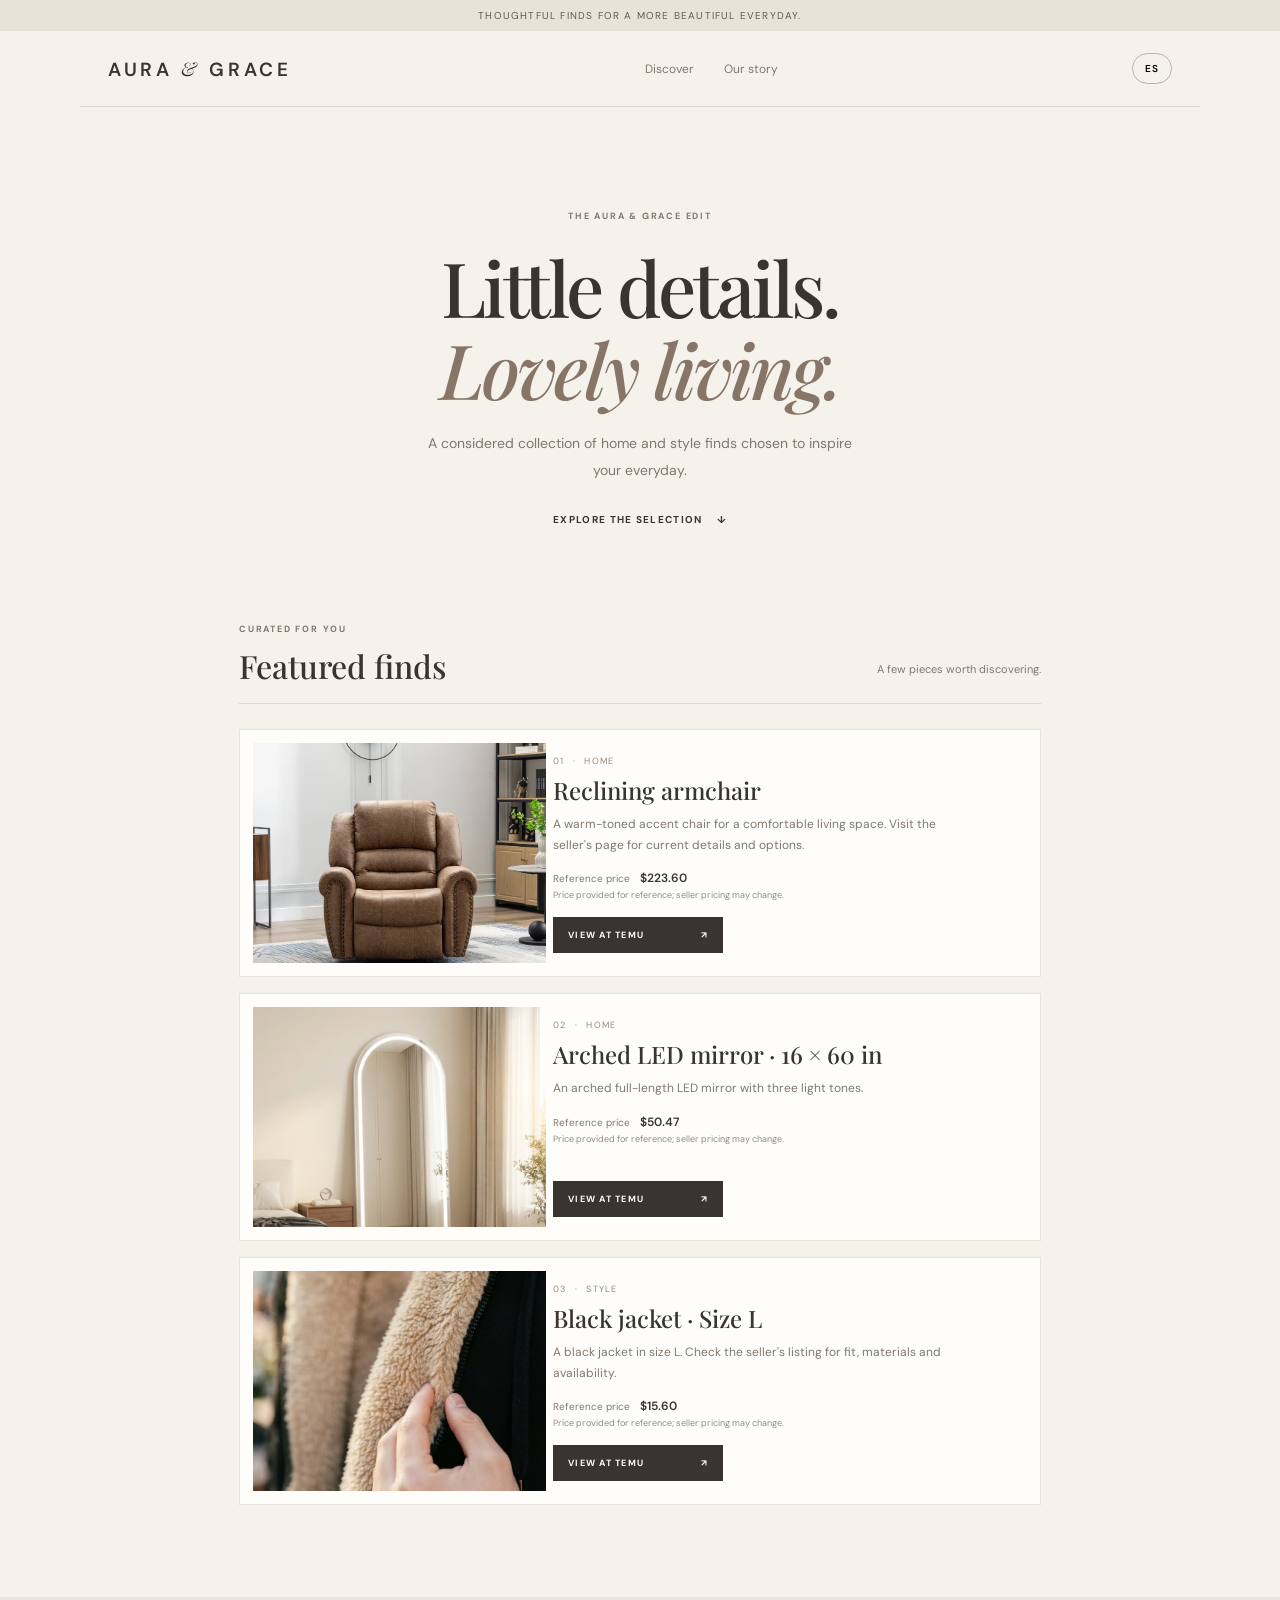
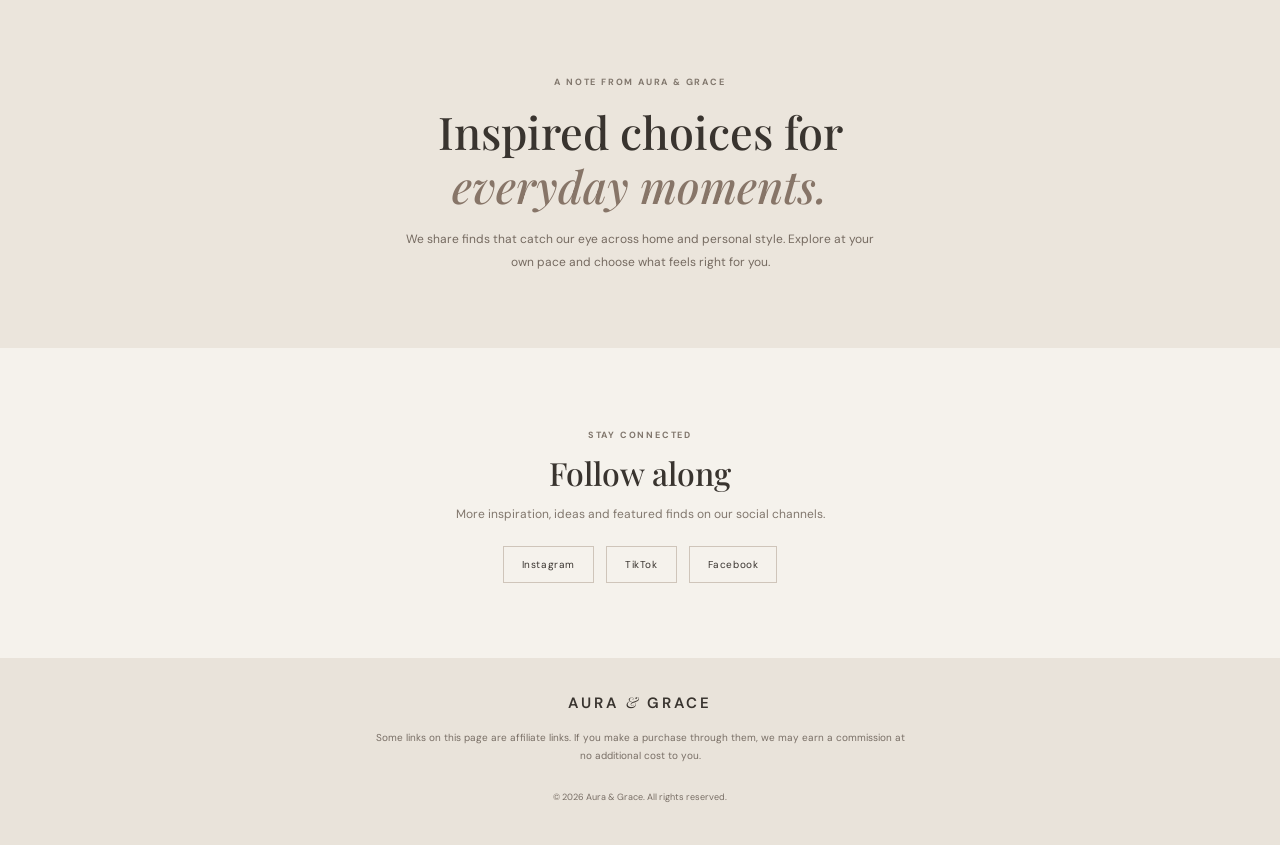
==== index.html @ 88636651 "Change language to Spanish and update social links Updated language attribute to Spanish and replace" ====
<!doctype html>
<html lang="es">
<head>
  <meta charset="utf-8">
  <meta name="viewport" content="width=device-width, initial-scale=1">
  <meta name="theme-color" content="#f4f0e9">
  <meta name="description" content="Aura & Grace — thoughtful finds for home, style and everyday living.">
  <title>Aura & Grace | Curated finds for everyday living</title>
  <link rel="preconnect" href="https://fonts.googleapis.com">
  <link rel="preconnect" href="https://fonts.gstatic.com" crossorigin>
  <link href="https://fonts.googleapis.com/css2?family=DM+Sans:wght@400;500;600;700&family=Playfair+Display:wght@500;600&display=swap" rel="stylesheet">
  <link rel="stylesheet" href="styles.css">
  <script src="app.js" defer></script>
</head>
<body>
  <div class="announcement" data-i18n="announcement">Thoughtful finds for a more beautiful everyday.</div>
  <header class="site-header">
    <a class="wordmark" href="#top" aria-label="Aura and Grace home">AURA <span>&</span> GRACE</a>
    <nav class="header-nav" aria-label="Main navigation">
      <a href="#discover" data-i18n="navDiscover">Discover</a>
      <a href="#about" data-i18n="navAbout">Our story</a>
    </nav>
    <button class="language-toggle" id="languageToggle" type="button" aria-label="Change language">ES</button>
  </header>

  <main id="top">
    <section class="intro">
      <p class="eyebrow" data-i18n="eyebrow">THE AURA & GRACE EDIT</p>
      <h1 data-i18n="headline">Little details.<br><em>Lovely living.</em></h1>
      <p class="intro-copy" data-i18n="intro">A considered collection of home and style finds chosen to inspire your everyday.</p>
      <a class="text-link" href="#discover"><span data-i18n="explore">Explore the selection</span><span aria-hidden="true">↓</span></a>
    </section>

    <section class="catalog section-wrap" id="discover">
      <div class="section-heading">
        <div>
          <p class="eyebrow" data-i18n="curated">CURATED FOR YOU</p>
          <h2 data-i18n="featured">Featured finds</h2>
        </div>
        <p data-i18n="sectionNote">A few pieces worth discovering.</p>
      </div>
      <div class="product-list" id="productList" aria-live="polite">
        <p class="loading">Loading the collection…</p>
      </div>
    </section>

    <section class="brand-note" id="about">
      <p class="eyebrow" data-i18n="aboutEyebrow">A NOTE FROM AURA & GRACE</p>
      <h2 data-i18n="aboutTitle">Inspired choices for<br><em>everyday moments.</em></h2>
      <p data-i18n="aboutCopy">We share finds that catch our eye across home and personal style. Explore at your own pace and choose what feels right for you.</p>
    </section>

    <section class="social section-wrap">
      <p class="eyebrow" data-i18n="stayConnected">STAY CONNECTED</p>
      <h2 data-i18n="follow">Follow along</h2>
      <p data-i18n="socialCopy">More inspiration, ideas and featured finds on our social channels.</p>
      <div class="social-links">
        <a class="social-link" href="https://www.instagram.com/auraandgrace.daily/" target="_blank" rel="noopener noreferrer" aria-label="Visitar nuestro perfil de Instagram">Instagram</a>
        <a class="social-link" href="https://www.tiktok.com/@auraandgrace.daily" target="_blank" rel="noopener noreferrer" aria-label="Visitar nuestro perfil de TikTok">TikTok</a>
        <a class="social-link" href="https://www.facebook.com/auraandgrace.daily" target="_blank" rel="noopener noreferrer" aria-label="Visitar nuestra página de Facebook">Facebook</a>
      </div>
    </section>
  </main>

  <footer class="site-footer">
    <a class="footer-brand" href="#top">AURA <span>&</span> GRACE</a>
    <p data-i18n="affiliate">Some links on this page are affiliate links. If you make a purchase through them, we may earn a commission at no additional cost to you.</p>
    <p class="copyright">© <span id="year"></span> Aura & Grace. <span data-i18n="rights">All rights reserved.</span></p>
  </footer>
</body>
</html>
---- styles.css ----
:root{--paper:#f5f2ec;--cream:#ebe5dc;--ink:#39342f;--muted:#81776d;--line:#ded7cd;--accent:#665347;--white:#fffdfa;--serif:"Playfair Display",Georgia,serif;--sans:"DM Sans",Arial,sans-serif}
*{box-sizing:border-box}html{scroll-behavior:smooth}body{margin:0;background:var(--paper);color:var(--ink);font-family:var(--sans);-webkit-font-smoothing:antialiased}a{color:inherit}.announcement{padding:9px 16px;text-align:center;background:#e9e2d8;color:#65594f;font-size:10px;letter-spacing:.12em;text-transform:uppercase}.site-header{height:76px;max-width:1120px;margin:auto;padding:0 28px;display:flex;align-items:center;justify-content:space-between;border-bottom:1px solid var(--line)}.wordmark,.footer-brand{text-decoration:none;font-size:19px;letter-spacing:.19em;font-weight:600}.wordmark span,.footer-brand span{font-family:var(--serif);font-weight:400;font-style:italic}.header-nav{display:flex;gap:30px}.header-nav a{text-decoration:none;font-size:12px;color:var(--muted)}.header-nav a:hover,.text-link:hover{color:var(--accent)}.language-toggle{border:1px solid #bdb2a6;background:transparent;border-radius:30px;padding:8px 12px;font:600 10px var(--sans);letter-spacing:.08em;cursor:pointer}.intro{max-width:780px;margin:0 auto;padding:94px 24px 86px;text-align:center}.eyebrow{font-size:9px;letter-spacing:.2em;color:var(--muted);font-weight:700}.intro h1{font:500 clamp(42px,7vw,76px)/1.08 var(--serif);letter-spacing:-.04em;margin:24px 0 20px}.intro h1 em,.brand-note h2 em{font-weight:500;color:#877568}.intro-copy{max-width:440px;margin:0 auto;color:var(--muted);font-size:14px;line-height:1.9}.text-link{display:inline-flex;gap:14px;align-items:center;margin-top:30px;text-decoration:none;text-transform:uppercase;letter-spacing:.13em;font-size:10px;font-weight:700}.section-wrap{max-width:850px;margin:0 auto;padding:0 24px}.catalog{padding-bottom:92px}.section-heading{display:flex;align-items:end;justify-content:space-between;margin-bottom:25px;padding-bottom:16px;border-bottom:1px solid var(--line)}.section-heading h2,.social h2{font:500 32px var(--serif);margin:7px 0 0}.section-heading>p{font-size:11px;color:var(--muted)}.product-list{display:grid;gap:16px}.product-card{display:grid;grid-template-columns:minmax(180px,38%) 1fr;gap:25px;background:var(--white);padding:13px;border:1px solid #e8e2d9}.product-image{position:relative;display:block;min-height:210px;aspect-ratio:4/3;background:#e9e3da;overflow:hidden}.product-image img{width:100%;height:100%;position:absolute;inset:0;object-fit:cover;transition:transform .5s}.product-image:hover img{transform:scale(1.035)}.image-fallback{display:none;position:absolute;inset:0;align-items:center;justify-content:center;font:italic 30px var(--serif);color:#a89b8e}.image-missing .image-fallback{display:flex}.product-info{padding:12px 16px 10px 0;display:flex;flex-direction:column;align-items:flex-start}.product-index{font-size:9px;text-transform:uppercase;letter-spacing:.14em;color:#9a8878;margin:0 0 8px}.product-index span{padding:0 5px}.product-info h3{font:500 24px/1.25 var(--serif);margin:0 0 9px}.product-description{font-size:12px;line-height:1.7;color:var(--muted);margin:0 0 15px;max-width:390px}.product-price{font-size:12px;margin:0 0 3px}.product-price span{font-size:10px;color:var(--muted);margin-right:7px}.product-price strong{font-weight:600}.price-note{font-size:9px;color:#94897f;margin:0 0 15px}.buy-link{display:flex;justify-content:space-between;align-items:center;gap:24px;margin-top:auto;background:var(--ink);color:#fffdfa;text-decoration:none;padding:12px 15px;min-width:170px;font-size:9px;letter-spacing:.14em;font-weight:700;transition:background .2s}.buy-link:hover{background:#786457}.brand-note{background:var(--cream);text-align:center;padding:70px 24px 74px}.brand-note h2{font:500 clamp(30px,5vw,45px)/1.2 var(--serif);margin:16px 0}.brand-note>p:last-child{max-width:490px;margin:0 auto;color:#756a60;font-size:12px;line-height:1.9}.social{text-align:center;padding-top:72px;padding-bottom:75px}.social h2{margin:10px 0}.social>p:not(.eyebrow){color:var(--muted);font-size:12px}.social-links{display:flex;justify-content:center;gap:12px;flex-wrap:wrap;margin-top:24px}.social-link{border:1px solid #cfc5ba;padding:11px 18px;text-decoration:none;font-size:10px;letter-spacing:.06em}.social-link:hover{background:var(--cream)}.social-link.is-unavailable{opacity:.58;cursor:default}.social-link.is-unavailable:hover{background:transparent}.site-footer{background:#e9e3da;text-align:center;padding:34px 24px 24px}.footer-brand{font-size:15px}.site-footer p{max-width:540px;margin:16px auto;color:#786e65;font-size:10px;line-height:1.8}.site-footer .copyright{font-size:9px;margin-top:24px}.loading,.empty{text-align:center;padding:35px;color:var(--muted);font-size:12px}
@media(min-width:900px){.product-card{grid-template-columns:270px 1fr;gap:30px}.product-image{min-height:220px}}@media(max-width:600px){.announcement{font-size:8px}.site-header{height:65px;padding:0 17px}.wordmark{font-size:15px;letter-spacing:.14em}.header-nav{gap:14px}.header-nav a{font-size:10px}.intro{padding:72px 22px 65px}.intro h1{font-size:48px}.intro-copy{font-size:12px}.section-wrap{padding-left:16px;padding-right:16px}.section-heading{align-items:start;gap:10px;flex-direction:column}.section-heading h2,.social h2{font-size:29px}.section-heading>p{margin:0}.catalog{padding-bottom:65px}.product-card{grid-template-columns:112px minmax(0,1fr);gap:13px;padding:9px}.product-image{min-height:155px;aspect-ratio:3/4}.product-info{padding:5px 3px 5px 0}.product-info h3{font-size:19px}.product-description{font-size:10px;line-height:1.55;margin-bottom:9px}.product-index{font-size:8px}.product-price{font-size:11px}.price-note{font-size:8px;line-height:1.4;margin-bottom:10px}.buy-link{min-width:0;width:100%;padding:10px 9px;font-size:8px}.brand-note{padding:58px 22px}.social{padding-top:58px;padding-bottom:60px}}@media(prefers-reduced-motion:reduce){html{scroll-behavior:auto}*,*::before,*::after{transition:none!important}}
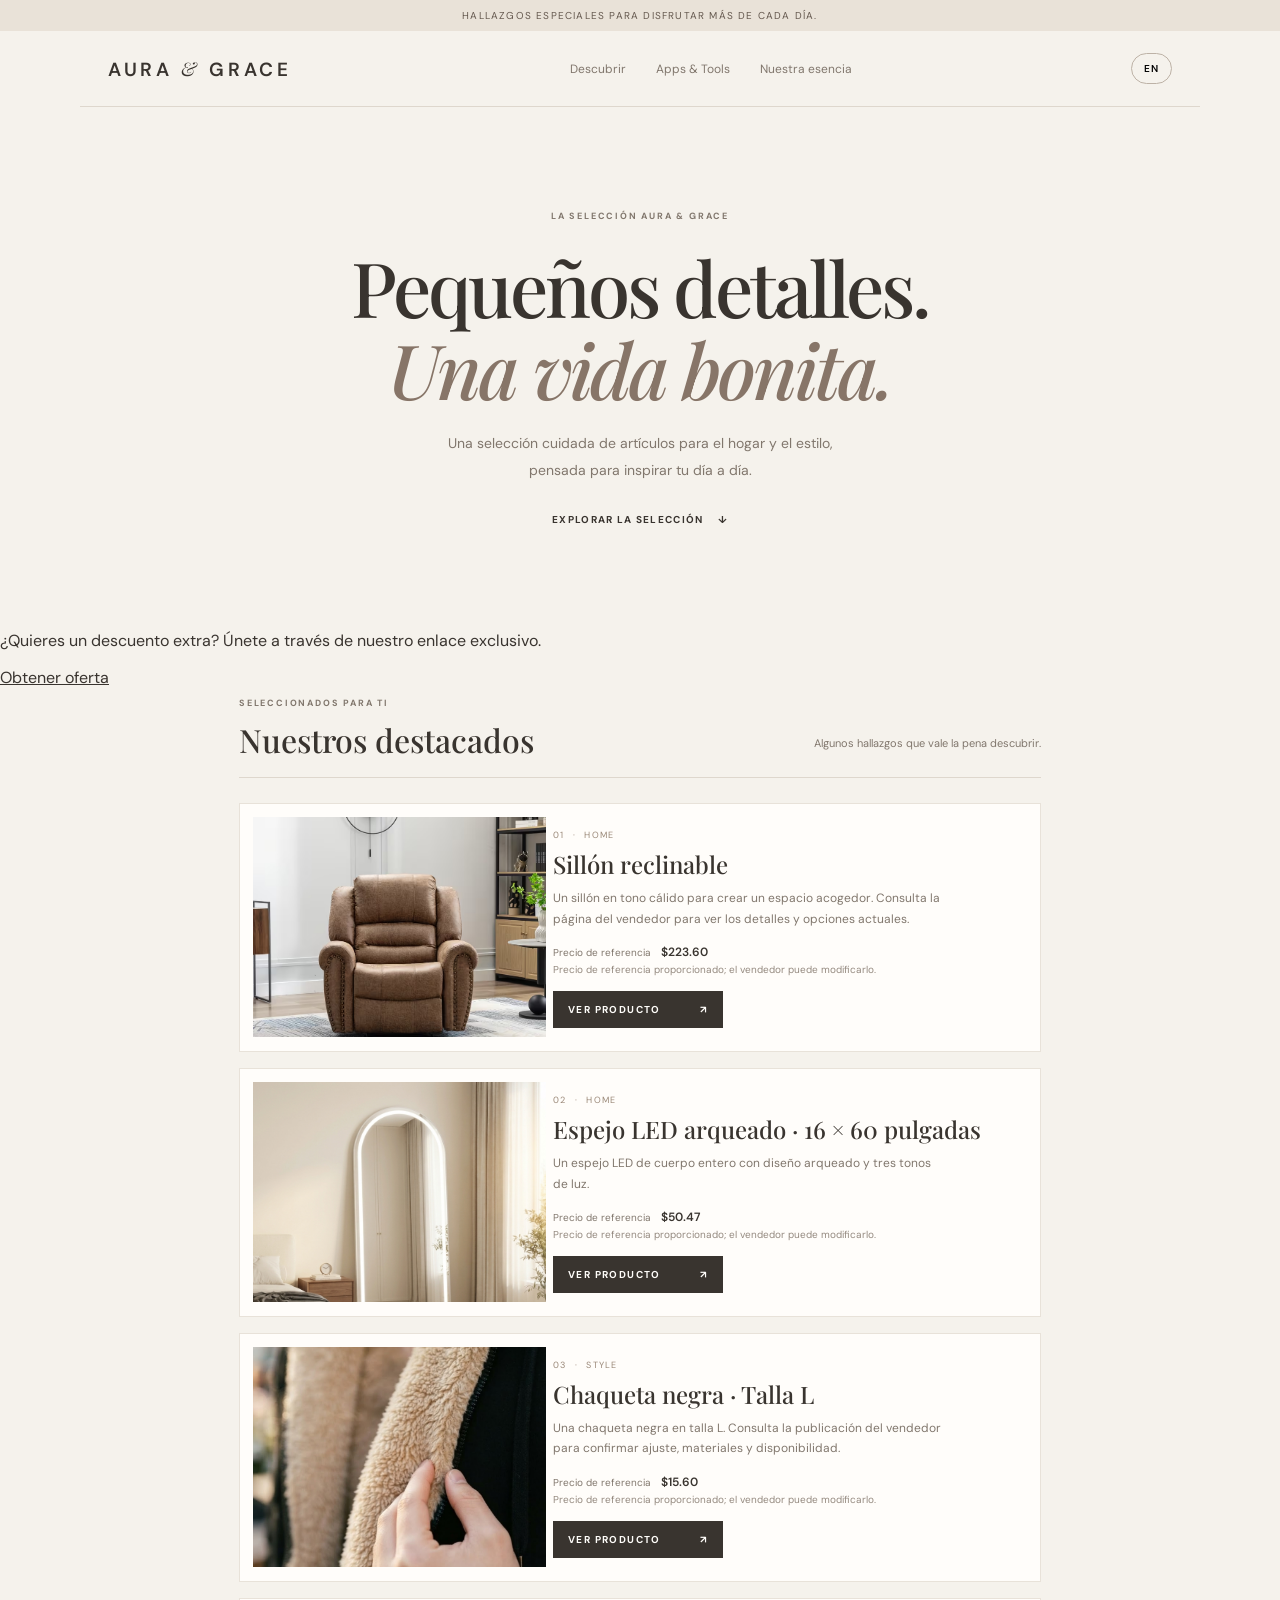
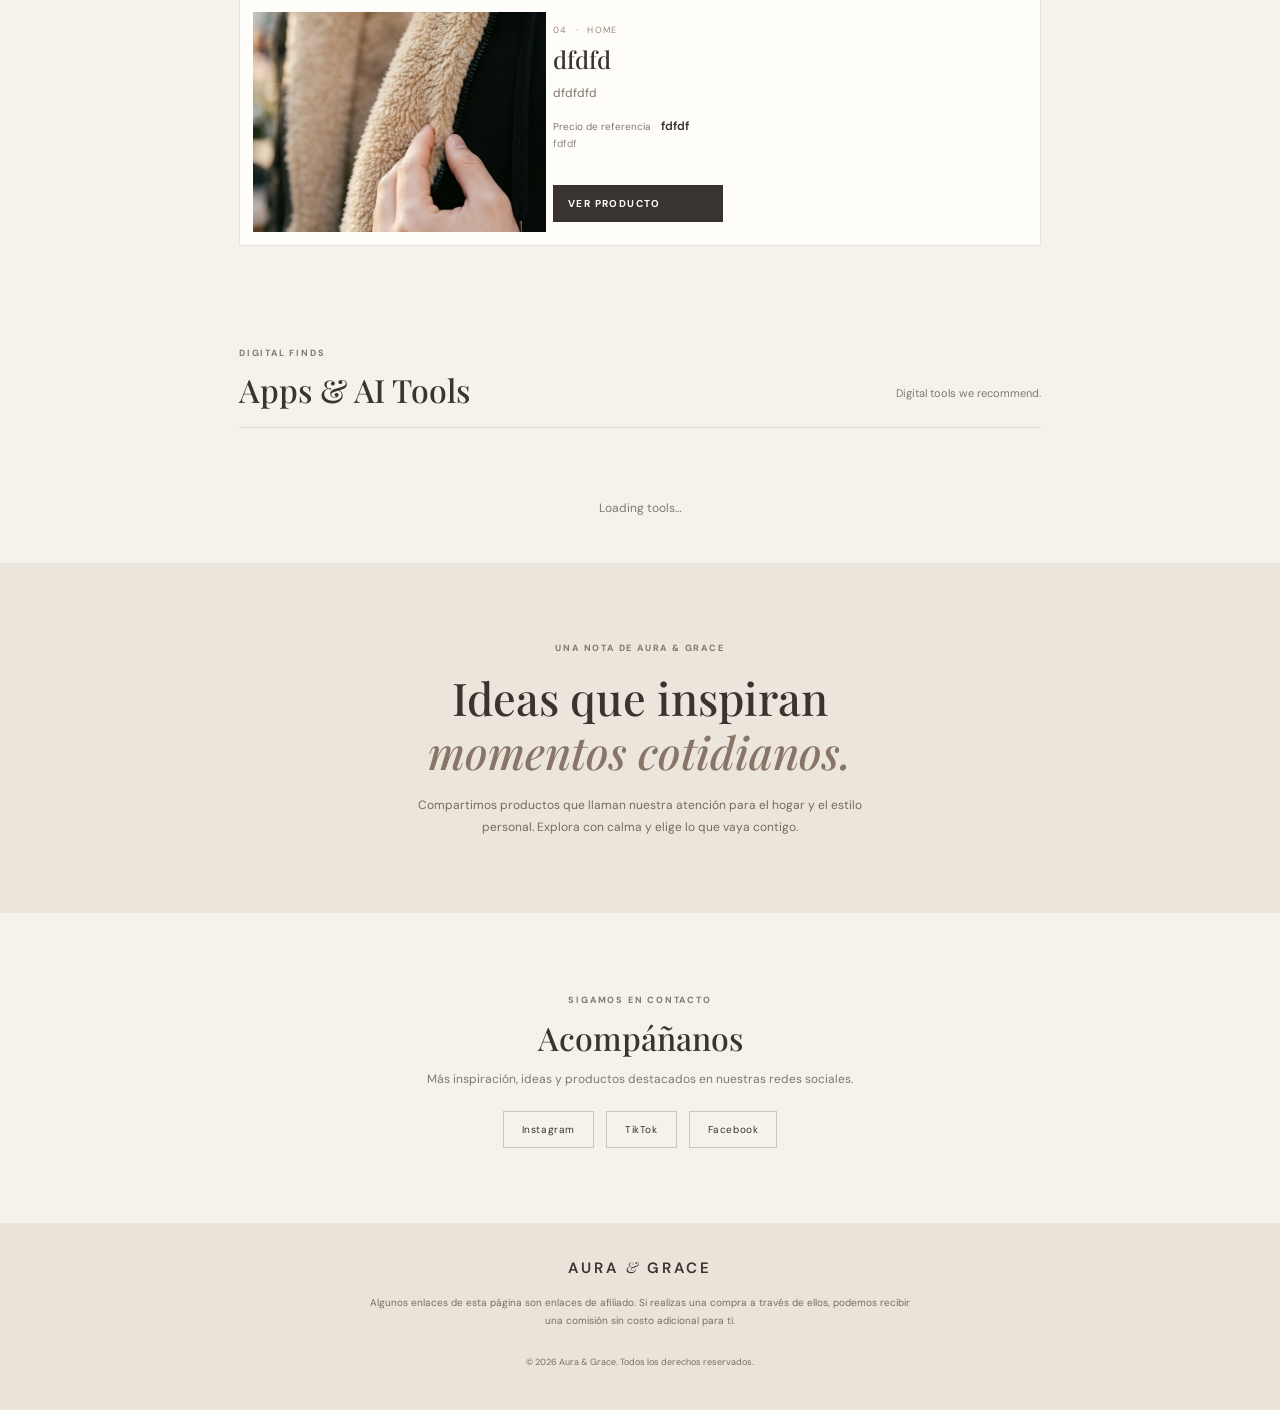
==== commit 683dc4b5: "Add referral banner and apps/tools section Added a referral banner and a section for apps and tools " ====
--- a/index.html
+++ b/index.html
@@ -18,6 +18,7 @@
     <a class="wordmark" href="#top" aria-label="Aura and Grace home">AURA <span>&</span> GRACE</a>
     <nav class="header-nav" aria-label="Main navigation">
       <a href="#discover" data-i18n="navDiscover">Discover</a>
+      <a href="#apps" data-i18n="navApps">Apps & Tools</a> <!-- NUEVO -->
       <a href="#about" data-i18n="navAbout">Our story</a>
     </nav>
     <button class="language-toggle" id="languageToggle" type="button" aria-label="Change language">ES</button>
@@ -31,6 +32,13 @@
       <a class="text-link" href="#discover"><span data-i18n="explore">Explore the selection</span><span aria-hidden="true">↓</span></a>
     </section>
 
+    <!-- NUEVO: Banner de referido -->
+    <section class="referral-banner">
+      <p data-i18n="referralText">¿Quieres un descuento extra? Únete a través de nuestro enlace exclusivo.</p>
+      <!-- Reemplaza TU_ENLACE_AQUI con tu link real de Temu/Shein -->
+      <a href="TU_ENLACE_AQUI" target="_blank" rel="sponsored nofollow noopener" class="referral-btn" data-i18n="referralButton">Obtener oferta</a>
+    </section>
+
     <section class="catalog section-wrap" id="discover">
       <div class="section-heading">
         <div>
@@ -39,8 +47,23 @@
         </div>
         <p data-i18n="sectionNote">A few pieces worth discovering.</p>
       </div>
+      <!-- Aquí se inyectarán los productos agrupados por categoría -->
       <div class="product-list" id="productList" aria-live="polite">
         <p class="loading">Loading the collection…</p>
+      </div>
+    </section>
+
+    <!-- NUEVO: Sección de Apps y Herramientas -->
+    <section class="apps section-wrap" id="apps">
+      <div class="section-heading">
+        <div>
+          <p class="eyebrow" data-i18n="appsEyebrow">DIGITAL FINDS</p>
+          <h2 data-i18n="appsTitle">Apps & AI Tools</h2>
+        </div>
+        <p data-i18n="appsNote">Digital tools we recommend.</p>
+      </div>
+      <div class="product-list" id="appList" aria-live="polite">
+        <p class="loading">Loading tools…</p>
       </div>
     </section>
 
--- a/styles.css
+++ b/styles.css
@@ -1,3 +1,490 @@
-:root{--paper:#f5f2ec;--cream:#ebe5dc;--ink:#39342f;--muted:#81776d;--line:#ded7cd;--accent:#665347;--white:#fffdfa;--serif:"Playfair Display",Georgia,serif;--sans:"DM Sans",Arial,sans-serif}
-*{box-sizing:border-box}html{scroll-behavior:smooth}body{margin:0;background:var(--paper);color:var(--ink);font-family:var(--sans);-webkit-font-smoothing:antialiased}a{color:inherit}.announcement{padding:9px 16px;text-align:center;background:#e9e2d8;color:#65594f;font-size:10px;letter-spacing:.12em;text-transform:uppercase}.site-header{height:76px;max-width:1120px;margin:auto;padding:0 28px;display:flex;align-items:center;justify-content:space-between;border-bottom:1px solid var(--line)}.wordmark,.footer-brand{text-decoration:none;font-size:19px;letter-spacing:.19em;font-weight:600}.wordmark span,.footer-brand span{font-family:var(--serif);font-weight:400;font-style:italic}.header-nav{display:flex;gap:30px}.header-nav a{text-decoration:none;font-size:12px;color:var(--muted)}.header-nav a:hover,.text-link:hover{color:var(--accent)}.language-toggle{border:1px solid #bdb2a6;background:transparent;border-radius:30px;padding:8px 12px;font:600 10px var(--sans);letter-spacing:.08em;cursor:pointer}.intro{max-width:780px;margin:0 auto;padding:94px 24px 86px;text-align:center}.eyebrow{font-size:9px;letter-spacing:.2em;color:var(--muted);font-weight:700}.intro h1{font:500 clamp(42px,7vw,76px)/1.08 var(--serif);letter-spacing:-.04em;margin:24px 0 20px}.intro h1 em,.brand-note h2 em{font-weight:500;color:#877568}.intro-copy{max-width:440px;margin:0 auto;color:var(--muted);font-size:14px;line-height:1.9}.text-link{display:inline-flex;gap:14px;align-items:center;margin-top:30px;text-decoration:none;text-transform:uppercase;letter-spacing:.13em;font-size:10px;font-weight:700}.section-wrap{max-width:850px;margin:0 auto;padding:0 24px}.catalog{padding-bottom:92px}.section-heading{display:flex;align-items:end;justify-content:space-between;margin-bottom:25px;padding-bottom:16px;border-bottom:1px solid var(--line)}.section-heading h2,.social h2{font:500 32px var(--serif);margin:7px 0 0}.section-heading>p{font-size:11px;color:var(--muted)}.product-list{display:grid;gap:16px}.product-card{display:grid;grid-template-columns:minmax(180px,38%) 1fr;gap:25px;background:var(--white);padding:13px;border:1px solid #e8e2d9}.product-image{position:relative;display:block;min-height:210px;aspect-ratio:4/3;background:#e9e3da;overflow:hidden}.product-image img{width:100%;height:100%;position:absolute;inset:0;object-fit:cover;transition:transform .5s}.product-image:hover img{transform:scale(1.035)}.image-fallback{display:none;position:absolute;inset:0;align-items:center;justify-content:center;font:italic 30px var(--serif);color:#a89b8e}.image-missing .image-fallback{display:flex}.product-info{padding:12px 16px 10px 0;display:flex;flex-direction:column;align-items:flex-start}.product-index{font-size:9px;text-transform:uppercase;letter-spacing:.14em;color:#9a8878;margin:0 0 8px}.product-index span{padding:0 5px}.product-info h3{font:500 24px/1.25 var(--serif);margin:0 0 9px}.product-description{font-size:12px;line-height:1.7;color:var(--muted);margin:0 0 15px;max-width:390px}.product-price{font-size:12px;margin:0 0 3px}.product-price span{font-size:10px;color:var(--muted);margin-right:7px}.product-price strong{font-weight:600}.price-note{font-size:9px;color:#94897f;margin:0 0 15px}.buy-link{display:flex;justify-content:space-between;align-items:center;gap:24px;margin-top:auto;background:var(--ink);color:#fffdfa;text-decoration:none;padding:12px 15px;min-width:170px;font-size:9px;letter-spacing:.14em;font-weight:700;transition:background .2s}.buy-link:hover{background:#786457}.brand-note{background:var(--cream);text-align:center;padding:70px 24px 74px}.brand-note h2{font:500 clamp(30px,5vw,45px)/1.2 var(--serif);margin:16px 0}.brand-note>p:last-child{max-width:490px;margin:0 auto;color:#756a60;font-size:12px;line-height:1.9}.social{text-align:center;padding-top:72px;padding-bottom:75px}.social h2{margin:10px 0}.social>p:not(.eyebrow){color:var(--muted);font-size:12px}.social-links{display:flex;justify-content:center;gap:12px;flex-wrap:wrap;margin-top:24px}.social-link{border:1px solid #cfc5ba;padding:11px 18px;text-decoration:none;font-size:10px;letter-spacing:.06em}.social-link:hover{background:var(--cream)}.social-link.is-unavailable{opacity:.58;cursor:default}.social-link.is-unavailable:hover{background:transparent}.site-footer{background:#e9e3da;text-align:center;padding:34px 24px 24px}.footer-brand{font-size:15px}.site-footer p{max-width:540px;margin:16px auto;color:#786e65;font-size:10px;line-height:1.8}.site-footer .copyright{font-size:9px;margin-top:24px}.loading,.empty{text-align:center;padding:35px;color:var(--muted);font-size:12px}
-@media(min-width:900px){.product-card{grid-template-columns:270px 1fr;gap:30px}.product-image{min-height:220px}}@media(max-width:600px){.announcement{font-size:8px}.site-header{height:65px;padding:0 17px}.wordmark{font-size:15px;letter-spacing:.14em}.header-nav{gap:14px}.header-nav a{font-size:10px}.intro{padding:72px 22px 65px}.intro h1{font-size:48px}.intro-copy{font-size:12px}.section-wrap{padding-left:16px;padding-right:16px}.section-heading{align-items:start;gap:10px;flex-direction:column}.section-heading h2,.social h2{font-size:29px}.section-heading>p{margin:0}.catalog{padding-bottom:65px}.product-card{grid-template-columns:112px minmax(0,1fr);gap:13px;padding:9px}.product-image{min-height:155px;aspect-ratio:3/4}.product-info{padding:5px 3px 5px 0}.product-info h3{font-size:19px}.product-description{font-size:10px;line-height:1.55;margin-bottom:9px}.product-index{font-size:8px}.product-price{font-size:11px}.price-note{font-size:8px;line-height:1.4;margin-bottom:10px}.buy-link{min-width:0;width:100%;padding:10px 9px;font-size:8px}.brand-note{padding:58px 22px}.social{padding-top:58px;padding-bottom:60px}}@media(prefers-reduced-motion:reduce){html{scroll-behavior:auto}*,*::before,*::after{transition:none!important}}+:root {
+  --paper: #f5f2ec;
+  --cream: #ebe5dc;
+  --ink: #39342f;
+  --muted: #81776d;
+  --line: #ded7cd;
+  --accent: #665347;
+  --white: #fffdfa;
+  --serif: "Playfair Display", Georgia, serif;
+  --sans: "DM Sans", Arial, sans-serif;
+}
+
+* {
+  box-sizing: border-box;
+}
+
+html {
+  scroll-behavior: smooth;
+}
+
+body {
+  margin: 0;
+  background: var(--paper);
+  color: var(--ink);
+  font-family: var(--sans);
+  -webkit-font-smoothing: antialiased;
+}
+
+a {
+  color: inherit;
+}
+
+/* ACCESIBILIDAD: Resalta el elemento cuando se navega con teclado */
+a:focus-visible, button:focus-visible {
+  outline: 2px solid var(--accent);
+  outline-offset: 3px;
+}
+
+.announcement {
+  padding: 9px 16px;
+  text-align: center;
+  background: #e9e2d8;
+  color: #65594f;
+  font-size: 10px;
+  letter-spacing: .12em;
+  text-transform: uppercase;
+}
+
+.site-header {
+  height: 76px;
+  max-width: 1120px;
+  margin: auto;
+  padding: 0 28px;
+  display: flex;
+  align-items: center;
+  justify-content: space-between;
+  border-bottom: 1px solid var(--line);
+}
+
+.wordmark, .footer-brand {
+  text-decoration: none;
+  font-size: 19px;
+  letter-spacing: .19em;
+  font-weight: 600;
+}
+
+.wordmark span, .footer-brand span {
+  font-family: var(--serif);
+  font-weight: 400;
+  font-style: italic;
+}
+
+.header-nav {
+  display: flex;
+  gap: 30px;
+}
+
+.header-nav a {
+  text-decoration: none;
+  font-size: 12px;
+  color: var(--muted);
+}
+
+.header-nav a:hover, .text-link:hover {
+  color: var(--accent);
+}
+
+.language-toggle {
+  border: 1px solid #bdb2a6;
+  background: transparent;
+  border-radius: 30px;
+  padding: 8px 12px;
+  font: 600 10px var(--sans);
+  letter-spacing: .08em;
+  cursor: pointer;
+}
+
+.intro {
+  max-width: 780px;
+  margin: 0 auto;
+  padding: 94px 24px 86px;
+  text-align: center;
+}
+
+.eyebrow {
+  font-size: 9px;
+  letter-spacing: .2em;
+  color: var(--muted);
+  font-weight: 700;
+}
+
+.intro h1 {
+  font: 500 clamp(42px, 7vw, 76px)/1.08 var(--serif);
+  letter-spacing: -.04em;
+  margin: 24px 0 20px;
+}
+
+.intro h1 em, .brand-note h2 em {
+  font-weight: 500;
+  color: #877568;
+}
+
+.intro-copy {
+  max-width: 440px;
+  margin: 0 auto;
+  color: var(--muted);
+  font-size: 14px;
+  line-height: 1.9;
+}
+
+.text-link {
+  display: inline-flex;
+  gap: 14px;
+  align-items: center;
+  margin-top: 30px;
+  text-decoration: none;
+  text-transform: uppercase;
+  letter-spacing: .13em;
+  font-size: 10px;
+  font-weight: 700;
+}
+
+.section-wrap {
+  max-width: 850px;
+  margin: 0 auto;
+  padding: 0 24px;
+}
+
+.catalog {
+  padding-bottom: 92px;
+}
+
+.section-heading {
+  display: flex;
+  align-items: end;
+  justify-content: space-between;
+  margin-bottom: 25px;
+  padding-bottom: 16px;
+  border-bottom: 1px solid var(--line);
+}
+
+.section-heading h2, .social h2 {
+  font: 500 32px var(--serif);
+  margin: 7px 0 0;
+}
+
+.section-heading>p {
+  font-size: 11px;
+  color: var(--muted);
+}
+
+.product-list {
+  display: grid;
+  gap: 16px;
+}
+
+.product-card {
+  display: grid;
+  grid-template-columns: minmax(180px, 38%) 1fr;
+  gap: 25px;
+  background: var(--white);
+  padding: 13px;
+  border: 1px solid #e8e2d9;
+}
+
+.product-image {
+  position: relative;
+  display: block;
+  min-height: 210px;
+  aspect-ratio: 4/3;
+  background: #e9e3da;
+  overflow: hidden;
+}
+
+.product-image img {
+  width: 100%;
+  height: 100%;
+  position: absolute;
+  inset: 0;
+  object-fit: cover;
+  transition: transform .5s;
+}
+
+.product-image:hover img {
+  transform: scale(1.035);
+}
+
+.image-fallback {
+  display: none;
+  position: absolute;
+  inset: 0;
+  align-items: center;
+  justify-content: center;
+  font: italic 30px var(--serif);
+  color: #a89b8e;
+}
+
+.image-missing .image-fallback {
+  display: flex;
+}
+
+.product-info {
+  padding: 12px 16px 10px 0;
+  display: flex;
+  flex-direction: column;
+  align-items: flex-start;
+}
+
+.product-index {
+  font-size: 9px;
+  text-transform: uppercase;
+  letter-spacing: .14em;
+  color: #9a8878;
+  margin: 0 0 8px;
+}
+
+.product-index span {
+  padding: 0 5px;
+}
+
+.product-info h3 {
+  font: 500 24px/1.25 var(--serif);
+  margin: 0 0 9px;
+}
+
+.product-description {
+  font-size: 12px;
+  line-height: 1.7;
+  color: var(--muted);
+  margin: 0 0 15px;
+  max-width: 390px;
+}
+
+.product-price {
+  font-size: 12px;
+  margin: 0 0 3px;
+}
+
+.product-price span {
+  font-size: 10px;
+  color: var(--muted);
+  margin-right: 7px;
+}
+
+.product-price strong {
+  font-weight: 600;
+}
+
+.price-note {
+  font-size: 10px; /* Subido de 9px a 10px para legibilidad */
+  color: #94897f;
+  margin: 0 0 15px;
+}
+
+.buy-link {
+  display: flex;
+  justify-content: space-between;
+  align-items: center;
+  gap: 24px;
+  margin-top: auto;
+  background: var(--ink);
+  color: #fffdfa;
+  text-decoration: none;
+  padding: 12px 15px;
+  min-width: 170px;
+  font-size: 10px; /* Subido de 9px a 10px */
+  letter-spacing: .14em;
+  font-weight: 700;
+  transition: background .2s;
+}
+
+.buy-link:hover {
+  background: #786457;
+}
+
+.brand-note {
+  background: var(--cream);
+  text-align: center;
+  padding: 70px 24px 74px;
+}
+
+.brand-note h2 {
+  font: 500 clamp(30px, 5vw, 45px)/1.2 var(--serif);
+  margin: 16px 0;
+}
+
+.brand-note>p:last-child {
+  max-width: 490px;
+  margin: 0 auto;
+  color: #756a60;
+  font-size: 12px;
+  line-height: 1.9;
+}
+
+.social {
+  text-align: center;
+  padding-top: 72px;
+  padding-bottom: 75px;
+}
+
+.social h2 {
+  margin: 10px 0;
+}
+
+.social>p:not(.eyebrow) {
+  color: var(--muted);
+  font-size: 12px;
+}
+
+.social-links {
+  display: flex;
+  justify-content: center;
+  gap: 12px;
+  flex-wrap: wrap;
+  margin-top: 24px;
+}
+
+.social-link {
+  border: 1px solid #cfc5ba;
+  padding: 11px 18px;
+  text-decoration: none;
+  font-size: 10px;
+  letter-spacing: .06em;
+  transition: background .2s;
+}
+
+.social-link:hover {
+  background: var(--cream);
+}
+
+.site-footer {
+  background: #e9e3da;
+  text-align: center;
+  padding: 34px 24px 24px;
+}
+
+.footer-brand {
+  font-size: 15px;
+}
+
+.site-footer p {
+  max-width: 540px;
+  margin: 16px auto;
+  color: #786e65;
+  font-size: 10px;
+  line-height: 1.8;
+}
+
+.site-footer .copyright {
+  font-size: 9px;
+  margin-top: 24px;
+}
+
+.loading, .empty {
+  text-align: center;
+  padding: 35px;
+  color: var(--muted);
+  font-size: 12px;
+}
+
+@media (min-width: 900px) {
+  .product-card {
+    grid-template-columns: 270px 1fr;
+    gap: 30px;
+  }
+  .product-image {
+    min-height: 220px;
+  }
+}
+
+@media (max-width: 600px) {
+  .announcement {
+    font-size: 8px;
+  }
+  .site-header {
+    height: 65px;
+    padding: 0 17px;
+  }
+  .wordmark {
+    font-size: 15px;
+    letter-spacing: .14em;
+  }
+  .header-nav {
+    gap: 14px;
+  }
+  .header-nav a {
+    font-size: 10px;
+  }
+  .intro {
+    padding: 72px 22px 65px;
+  }
+  .intro h1 {
+    font-size: 48px;
+  }
+  .intro-copy {
+    font-size: 12px;
+  }
+  .section-wrap {
+    padding-left: 16px;
+    padding-right: 16px;
+  }
+  .section-heading {
+    align-items: start;
+    gap: 10px;
+    flex-direction: column;
+  }
+  .section-heading h2, .social h2 {
+    font-size: 29px;
+  }
+  .section-heading>p {
+    margin: 0;
+  }
+  .catalog {
+    padding-bottom: 65px;
+  }
+  .product-card {
+    grid-template-columns: 112px minmax(0, 1fr);
+    gap: 13px;
+    padding: 9px;
+  }
+  .product-image {
+    min-height: 112px;
+    aspect-ratio: 1/1; /* CORREGIDO: Mantiene proporción cuadrada en móvil para no cortar los productos */
+  }
+  .product-info {
+    padding: 5px 3px 5px 0;
+  }
+  .product-info h3 {
+    font-size: 19px;
+  }
+  .product-description {
+    font-size: 10px;
+    line-height: 1.55;
+    margin-bottom: 9px;
+  }
+  .product-index {
+    font-size: 8px;
+  }
+  .product-price {
+    font-size: 11px;
+  }
+  .price-note {
+    font-size: 9px;
+    line-height: 1.4;
+    margin-bottom: 10px;
+  }
+  .buy-link {
+    min-width: 0;
+    width: 100%;
+    padding: 10px 9px;
+    font-size: 9px;
+    justify-content: center; /* Centra el texto del botón en móvil */
+  }
+  .brand-note {
+    padding: 58px 22px;
+  }
+  .social {
+    padding-top: 58px;
+    padding-bottom: 60px;
+  }
+}
+
+@media (prefers-reduced-motion: reduce) {
+  html {
+    scroll-behavior: auto;
+  }
+  *, *::before, *::after {
+    transition: none !important;
+  }
+}
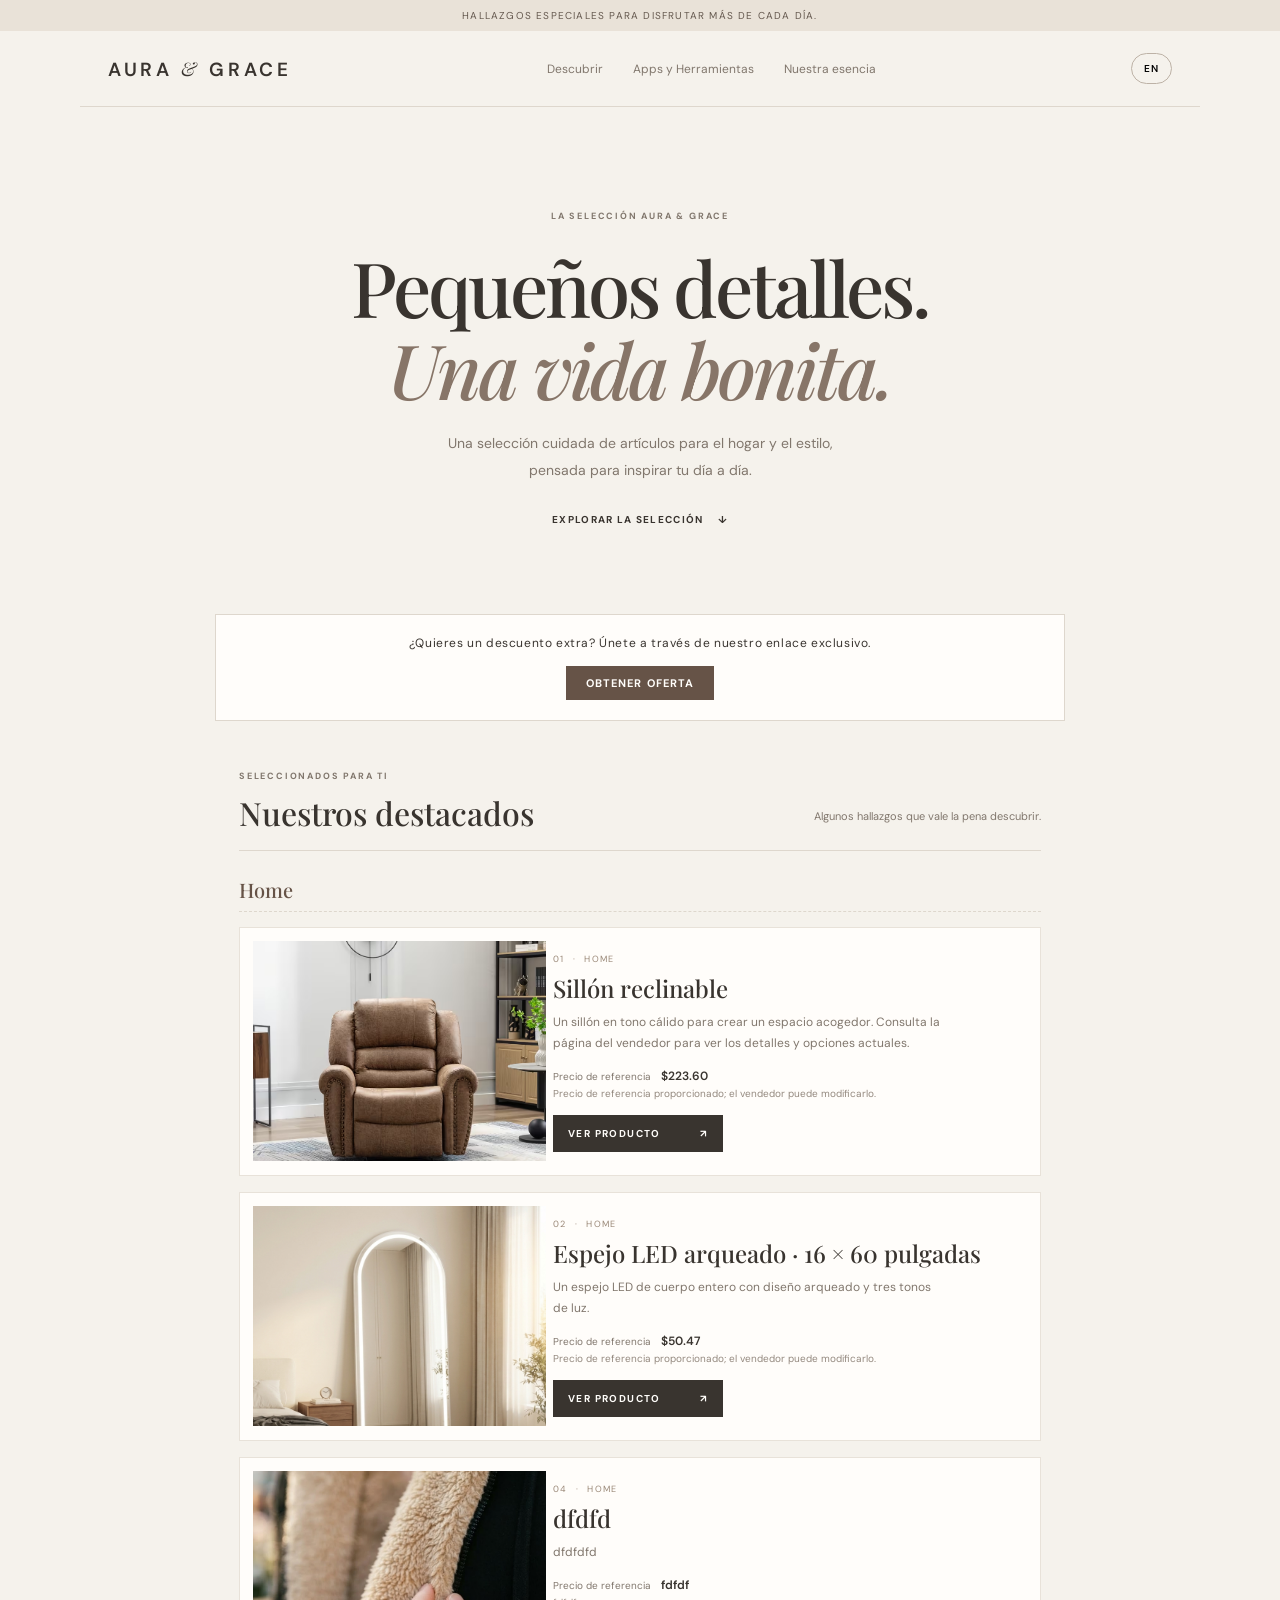
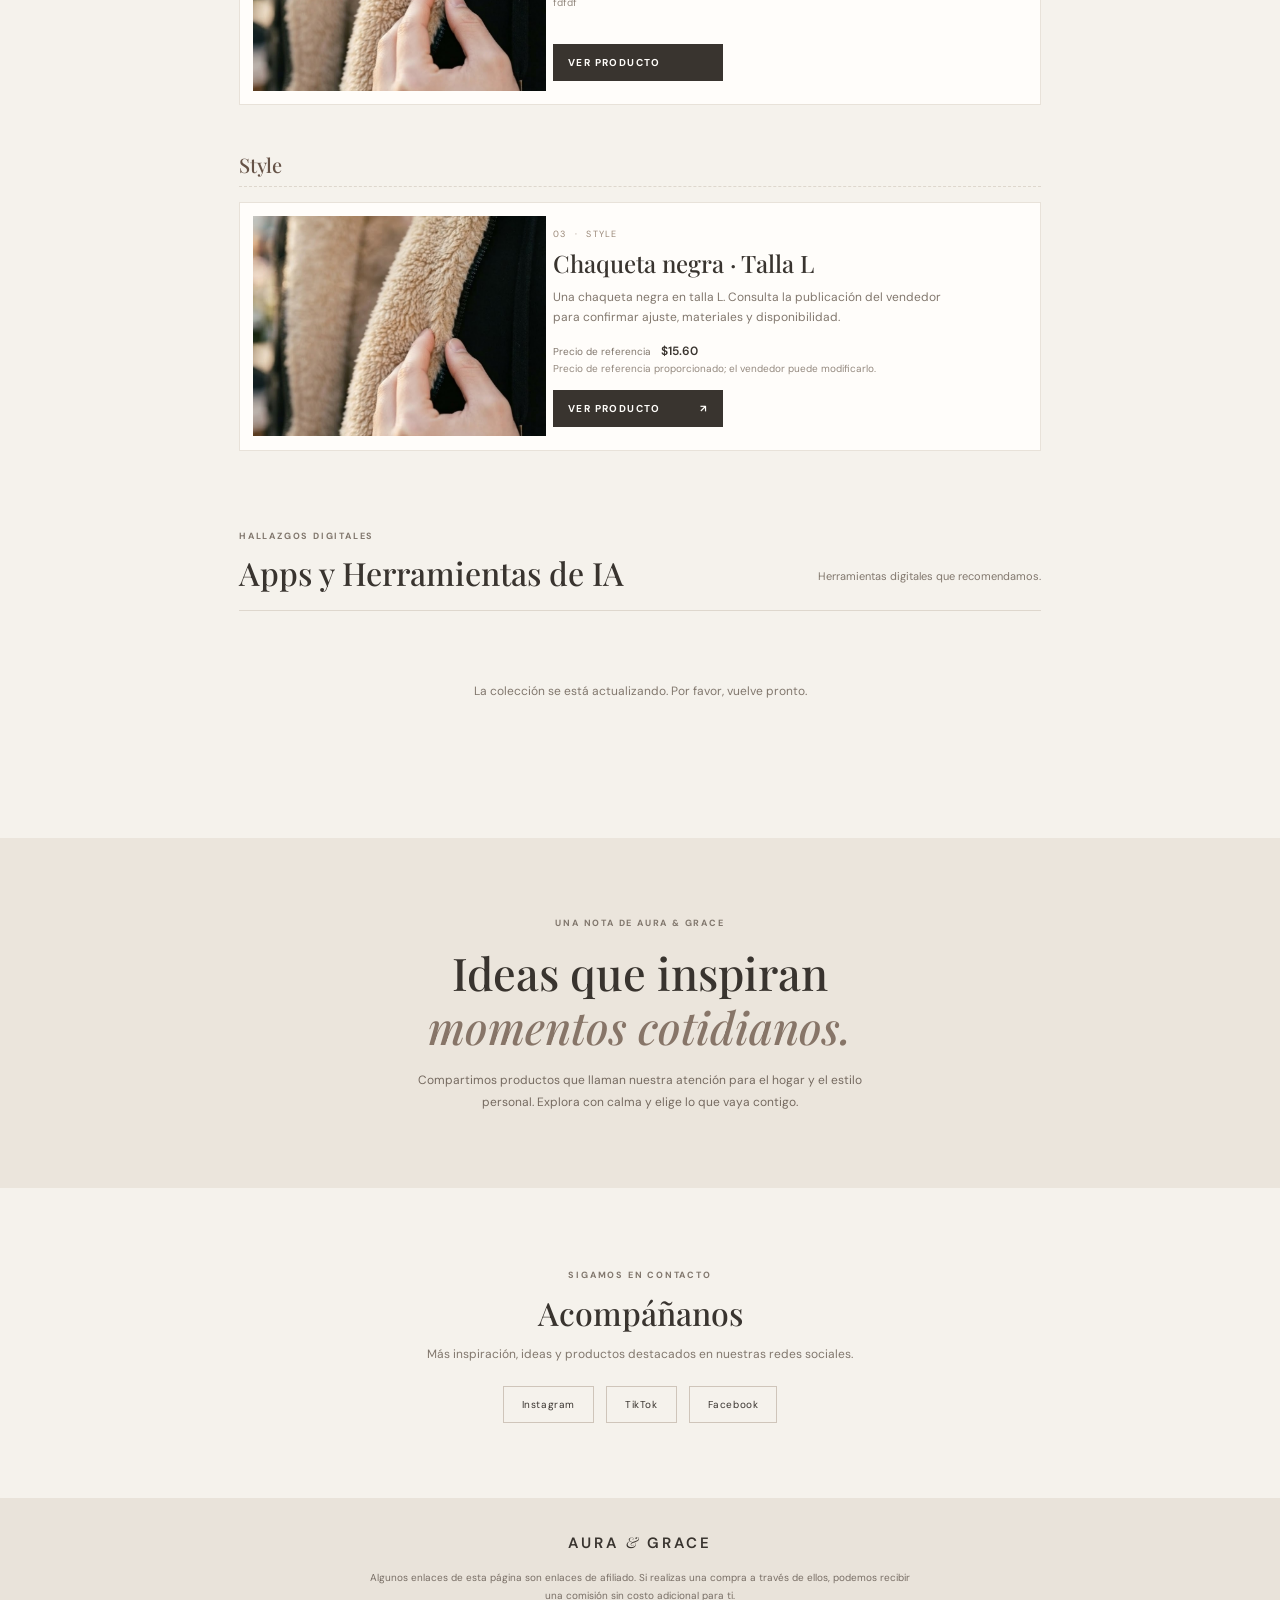
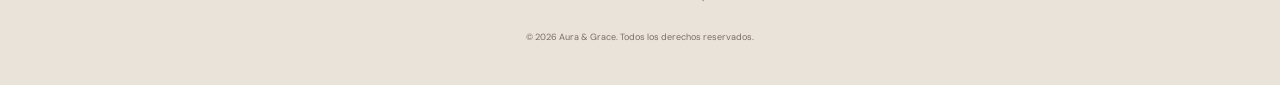
==== commit 3f60d1c0: "Update referral link in index.html" ====
--- a/index.html
+++ b/index.html
@@ -36,7 +36,7 @@
     <section class="referral-banner">
       <p data-i18n="referralText">¿Quieres un descuento extra? Únete a través de nuestro enlace exclusivo.</p>
       <!-- Reemplaza TU_ENLACE_AQUI con tu link real de Temu/Shein -->
-      <a href="TU_ENLACE_AQUI" target="_blank" rel="sponsored nofollow noopener" class="referral-btn" data-i18n="referralButton">Obtener oferta</a>
+      <a href="https://temu.to/k/p01t79s7h1r" target="_blank" rel="sponsored nofollow noopener" class="referral-btn" data-i18n="referralButton">Obtener oferta</a>
     </section>
 
     <section class="catalog section-wrap" id="discover">
--- a/styles.css
+++ b/styles.css
@@ -10,481 +10,119 @@
   --sans: "DM Sans", Arial, sans-serif;
 }
 
-* {
-  box-sizing: border-box;
-}
+* { box-sizing: border-box; }
+html { scroll-behavior: smooth; }
+body { margin: 0; background: var(--paper); color: var(--ink); font-family: var(--sans); -webkit-font-smoothing: antialiased; }
+a { color: inherit; }
 
-html {
-  scroll-behavior: smooth;
-}
-
-body {
-  margin: 0;
-  background: var(--paper);
-  color: var(--ink);
-  font-family: var(--sans);
-  -webkit-font-smoothing: antialiased;
-}
-
-a {
-  color: inherit;
-}
-
-/* ACCESIBILIDAD: Resalta el elemento cuando se navega con teclado */
 a:focus-visible, button:focus-visible {
   outline: 2px solid var(--accent);
   outline-offset: 3px;
 }
 
-.announcement {
-  padding: 9px 16px;
-  text-align: center;
-  background: #e9e2d8;
-  color: #65594f;
-  font-size: 10px;
-  letter-spacing: .12em;
-  text-transform: uppercase;
-}
+.announcement { padding: 9px 16px; text-align: center; background: #e9e2d8; color: #65594f; font-size: 10px; letter-spacing: .12em; text-transform: uppercase; }
+.site-header { height: 76px; max-width: 1120px; margin: auto; padding: 0 28px; display: flex; align-items: center; justify-content: space-between; border-bottom: 1px solid var(--line); }
+.wordmark, .footer-brand { text-decoration: none; font-size: 19px; letter-spacing: .19em; font-weight: 600; }
+.wordmark span, .footer-brand span { font-family: var(--serif); font-weight: 400; font-style: italic; }
+.header-nav { display: flex; gap: 30px; }
+.header-nav a { text-decoration: none; font-size: 12px; color: var(--muted); }
+.header-nav a:hover, .text-link:hover { color: var(--accent); }
+.language-toggle { border: 1px solid #bdb2a6; background: transparent; border-radius: 30px; padding: 8px 12px; font: 600 10px var(--sans); letter-spacing: .08em; cursor: pointer; }
+.intro { max-width: 780px; margin: 0 auto; padding: 94px 24px 86px; text-align: center; }
+.eyebrow { font-size: 9px; letter-spacing: .2em; color: var(--muted); font-weight: 700; }
+.intro h1 { font: 500 clamp(42px, 7vw, 76px)/1.08 var(--serif); letter-spacing: -.04em; margin: 24px 0 20px; }
+.intro h1 em, .brand-note h2 em { font-weight: 500; color: #877568; }
+.intro-copy { max-width: 440px; margin: 0 auto; color: var(--muted); font-size: 14px; line-height: 1.9; }
+.text-link { display: inline-flex; gap: 14px; align-items: center; margin-top: 30px; text-decoration: none; text-transform: uppercase; letter-spacing: .13em; font-size: 10px; font-weight: 700; }
 
-.site-header {
-  height: 76px;
-  max-width: 1120px;
-  margin: auto;
-  padding: 0 28px;
-  display: flex;
-  align-items: center;
-  justify-content: space-between;
-  border-bottom: 1px solid var(--line);
-}
+/* NUEVO: Banner de referido */
+.referral-banner { max-width: 850px; margin: 0 auto 40px; padding: 20px; background: var(--white); border: 1px solid var(--line); text-align: center; display: flex; flex-direction: column; align-items: center; gap: 15px; }
+.referral-banner p { margin: 0; font-size: 12px; color: var(--ink); letter-spacing: 0.05em; }
+.referral-btn { background: var(--accent); color: var(--white); text-decoration: none; padding: 10px 20px; font-size: 11px; font-weight: 700; text-transform: uppercase; letter-spacing: 0.1em; transition: background 0.2s; }
+.referral-btn:hover { background: var(--ink); }
 
-.wordmark, .footer-brand {
-  text-decoration: none;
-  font-size: 19px;
-  letter-spacing: .19em;
-  font-weight: 600;
-}
+.section-wrap { max-width: 850px; margin: 0 auto; padding: 0 24px; }
+.catalog { padding-bottom: 40px; } /* Reducido para dar espacio a la sección de Apps */
+.apps { padding-bottom: 92px; }
+.section-heading { display: flex; align-items: end; justify-content: space-between; margin-bottom: 25px; padding-bottom: 16px; border-bottom: 1px solid var(--line); }
+.section-heading h2, .social h2 { font: 500 32px var(--serif); margin: 7px 0 0; }
+.section-heading>p { font-size: 11px; color: var(--muted); }
 
-.wordmark span, .footer-brand span {
-  font-family: var(--serif);
-  font-weight: 400;
-  font-style: italic;
-}
+.product-list { display: grid; gap: 16px; }
 
-.header-nav {
-  display: flex;
-  gap: 30px;
-}
+/* NUEVO: Estilos de agrupación por categoría */
+.category-group { margin-bottom: 30px; }
+.category-title { font: 500 20px var(--serif); margin: 0 0 15px 0; padding-bottom: 8px; border-bottom: 1px dashed var(--line); color: var(--accent); text-transform: capitalize; }
+.category-products { display: grid; gap: 16px; }
 
-.header-nav a {
-  text-decoration: none;
-  font-size: 12px;
-  color: var(--muted);
-}
-
-.header-nav a:hover, .text-link:hover {
-  color: var(--accent);
-}
-
-.language-toggle {
-  border: 1px solid #bdb2a6;
-  background: transparent;
-  border-radius: 30px;
-  padding: 8px 12px;
-  font: 600 10px var(--sans);
-  letter-spacing: .08em;
-  cursor: pointer;
-}
-
-.intro {
-  max-width: 780px;
-  margin: 0 auto;
-  padding: 94px 24px 86px;
-  text-align: center;
-}
-
-.eyebrow {
-  font-size: 9px;
-  letter-spacing: .2em;
-  color: var(--muted);
-  font-weight: 700;
-}
-
-.intro h1 {
-  font: 500 clamp(42px, 7vw, 76px)/1.08 var(--serif);
-  letter-spacing: -.04em;
-  margin: 24px 0 20px;
-}
-
-.intro h1 em, .brand-note h2 em {
-  font-weight: 500;
-  color: #877568;
-}
-
-.intro-copy {
-  max-width: 440px;
-  margin: 0 auto;
-  color: var(--muted);
-  font-size: 14px;
-  line-height: 1.9;
-}
-
-.text-link {
-  display: inline-flex;
-  gap: 14px;
-  align-items: center;
-  margin-top: 30px;
-  text-decoration: none;
-  text-transform: uppercase;
-  letter-spacing: .13em;
-  font-size: 10px;
-  font-weight: 700;
-}
-
-.section-wrap {
-  max-width: 850px;
-  margin: 0 auto;
-  padding: 0 24px;
-}
-
-.catalog {
-  padding-bottom: 92px;
-}
-
-.section-heading {
-  display: flex;
-  align-items: end;
-  justify-content: space-between;
-  margin-bottom: 25px;
-  padding-bottom: 16px;
-  border-bottom: 1px solid var(--line);
-}
-
-.section-heading h2, .social h2 {
-  font: 500 32px var(--serif);
-  margin: 7px 0 0;
-}
-
-.section-heading>p {
-  font-size: 11px;
-  color: var(--muted);
-}
-
-.product-list {
-  display: grid;
-  gap: 16px;
-}
-
-.product-card {
-  display: grid;
-  grid-template-columns: minmax(180px, 38%) 1fr;
-  gap: 25px;
-  background: var(--white);
-  padding: 13px;
-  border: 1px solid #e8e2d9;
-}
-
-.product-image {
-  position: relative;
-  display: block;
-  min-height: 210px;
-  aspect-ratio: 4/3;
-  background: #e9e3da;
-  overflow: hidden;
-}
-
-.product-image img {
-  width: 100%;
-  height: 100%;
-  position: absolute;
-  inset: 0;
-  object-fit: cover;
-  transition: transform .5s;
-}
-
-.product-image:hover img {
-  transform: scale(1.035);
-}
-
-.image-fallback {
-  display: none;
-  position: absolute;
-  inset: 0;
-  align-items: center;
-  justify-content: center;
-  font: italic 30px var(--serif);
-  color: #a89b8e;
-}
-
-.image-missing .image-fallback {
-  display: flex;
-}
-
-.product-info {
-  padding: 12px 16px 10px 0;
-  display: flex;
-  flex-direction: column;
-  align-items: flex-start;
-}
-
-.product-index {
-  font-size: 9px;
-  text-transform: uppercase;
-  letter-spacing: .14em;
-  color: #9a8878;
-  margin: 0 0 8px;
-}
-
-.product-index span {
-  padding: 0 5px;
-}
-
-.product-info h3 {
-  font: 500 24px/1.25 var(--serif);
-  margin: 0 0 9px;
-}
-
-.product-description {
-  font-size: 12px;
-  line-height: 1.7;
-  color: var(--muted);
-  margin: 0 0 15px;
-  max-width: 390px;
-}
-
-.product-price {
-  font-size: 12px;
-  margin: 0 0 3px;
-}
-
-.product-price span {
-  font-size: 10px;
-  color: var(--muted);
-  margin-right: 7px;
-}
-
-.product-price strong {
-  font-weight: 600;
-}
-
-.price-note {
-  font-size: 10px; /* Subido de 9px a 10px para legibilidad */
-  color: #94897f;
-  margin: 0 0 15px;
-}
-
-.buy-link {
-  display: flex;
-  justify-content: space-between;
-  align-items: center;
-  gap: 24px;
-  margin-top: auto;
-  background: var(--ink);
-  color: #fffdfa;
-  text-decoration: none;
-  padding: 12px 15px;
-  min-width: 170px;
-  font-size: 10px; /* Subido de 9px a 10px */
-  letter-spacing: .14em;
-  font-weight: 700;
-  transition: background .2s;
-}
-
-.buy-link:hover {
-  background: #786457;
-}
-
-.brand-note {
-  background: var(--cream);
-  text-align: center;
-  padding: 70px 24px 74px;
-}
-
-.brand-note h2 {
-  font: 500 clamp(30px, 5vw, 45px)/1.2 var(--serif);
-  margin: 16px 0;
-}
-
-.brand-note>p:last-child {
-  max-width: 490px;
-  margin: 0 auto;
-  color: #756a60;
-  font-size: 12px;
-  line-height: 1.9;
-}
-
-.social {
-  text-align: center;
-  padding-top: 72px;
-  padding-bottom: 75px;
-}
-
-.social h2 {
-  margin: 10px 0;
-}
-
-.social>p:not(.eyebrow) {
-  color: var(--muted);
-  font-size: 12px;
-}
-
-.social-links {
-  display: flex;
-  justify-content: center;
-  gap: 12px;
-  flex-wrap: wrap;
-  margin-top: 24px;
-}
-
-.social-link {
-  border: 1px solid #cfc5ba;
-  padding: 11px 18px;
-  text-decoration: none;
-  font-size: 10px;
-  letter-spacing: .06em;
-  transition: background .2s;
-}
-
-.social-link:hover {
-  background: var(--cream);
-}
-
-.site-footer {
-  background: #e9e3da;
-  text-align: center;
-  padding: 34px 24px 24px;
-}
-
-.footer-brand {
-  font-size: 15px;
-}
-
-.site-footer p {
-  max-width: 540px;
-  margin: 16px auto;
-  color: #786e65;
-  font-size: 10px;
-  line-height: 1.8;
-}
-
-.site-footer .copyright {
-  font-size: 9px;
-  margin-top: 24px;
-}
-
-.loading, .empty {
-  text-align: center;
-  padding: 35px;
-  color: var(--muted);
-  font-size: 12px;
-}
+.product-card { display: grid; grid-template-columns: minmax(180px, 38%) 1fr; gap: 25px; background: var(--white); padding: 13px; border: 1px solid #e8e2d9; }
+.product-image { position: relative; display: block; min-height: 210px; aspect-ratio: 4/3; background: #e9e3da; overflow: hidden; }
+.product-image img { width: 100%; height: 100%; position: absolute; inset: 0; object-fit: cover; transition: transform .5s; }
+.product-image:hover img { transform: scale(1.035); }
+.image-fallback { display: none; position: absolute; inset: 0; align-items: center; justify-content: center; font: italic 30px var(--serif); color: #a89b8e; }
+.image-missing .image-fallback { display: flex; }
+.product-info { padding: 12px 16px 10px 0; display: flex; flex-direction: column; align-items: flex-start; }
+.product-index { font-size: 9px; text-transform: uppercase; letter-spacing: .14em; color: #9a8878; margin: 0 0 8px; }
+.product-index span { padding: 0 5px; }
+.product-info h3 { font: 500 24px/1.25 var(--serif); margin: 0 0 9px; }
+.product-description { font-size: 12px; line-height: 1.7; color: var(--muted); margin: 0 0 15px; max-width: 390px; }
+.product-price { font-size: 12px; margin: 0 0 3px; }
+.product-price span { font-size: 10px; color: var(--muted); margin-right: 7px; }
+.product-price strong { font-weight: 600; }
+.price-note { font-size: 10px; color: #94897f; margin: 0 0 15px; }
+.buy-link { display: flex; justify-content: space-between; align-items: center; gap: 24px; margin-top: auto; background: var(--ink); color: #fffdfa; text-decoration: none; padding: 12px 15px; min-width: 170px; font-size: 10px; letter-spacing: .14em; font-weight: 700; transition: background .2s; }
+.buy-link:hover { background: #786457; }
+.brand-note { background: var(--cream); text-align: center; padding: 70px 24px 74px; }
+.brand-note h2 { font: 500 clamp(30px, 5vw, 45px)/1.2 var(--serif); margin: 16px 0; }
+.brand-note>p:last-child { max-width: 490px; margin: 0 auto; color: #756a60; font-size: 12px; line-height: 1.9; }
+.social { text-align: center; padding-top: 72px; padding-bottom: 75px; }
+.social h2 { margin: 10px 0; }
+.social>p:not(.eyebrow) { color: var(--muted); font-size: 12px; }
+.social-links { display: flex; justify-content: center; gap: 12px; flex-wrap: wrap; margin-top: 24px; }
+.social-link { border: 1px solid #cfc5ba; padding: 11px 18px; text-decoration: none; font-size: 10px; letter-spacing: .06em; transition: background .2s; }
+.social-link:hover { background: var(--cream); }
+.site-footer { background: #e9e3da; text-align: center; padding: 34px 24px 24px; }
+.footer-brand { font-size: 15px; }
+.site-footer p { max-width: 540px; margin: 16px auto; color: #786e65; font-size: 10px; line-height: 1.8; }
+.site-footer .copyright { font-size: 9px; margin-top: 24px; }
+.loading, .empty { text-align: center; padding: 35px; color: var(--muted); font-size: 12px; }
 
 @media (min-width: 900px) {
-  .product-card {
-    grid-template-columns: 270px 1fr;
-    gap: 30px;
-  }
-  .product-image {
-    min-height: 220px;
-  }
+  .product-card { grid-template-columns: 270px 1fr; gap: 30px; }
+  .product-image { min-height: 220px; }
 }
 
 @media (max-width: 600px) {
-  .announcement {
-    font-size: 8px;
-  }
-  .site-header {
-    height: 65px;
-    padding: 0 17px;
-  }
-  .wordmark {
-    font-size: 15px;
-    letter-spacing: .14em;
-  }
-  .header-nav {
-    gap: 14px;
-  }
-  .header-nav a {
-    font-size: 10px;
-  }
-  .intro {
-    padding: 72px 22px 65px;
-  }
-  .intro h1 {
-    font-size: 48px;
-  }
-  .intro-copy {
-    font-size: 12px;
-  }
-  .section-wrap {
-    padding-left: 16px;
-    padding-right: 16px;
-  }
-  .section-heading {
-    align-items: start;
-    gap: 10px;
-    flex-direction: column;
-  }
-  .section-heading h2, .social h2 {
-    font-size: 29px;
-  }
-  .section-heading>p {
-    margin: 0;
-  }
-  .catalog {
-    padding-bottom: 65px;
-  }
-  .product-card {
-    grid-template-columns: 112px minmax(0, 1fr);
-    gap: 13px;
-    padding: 9px;
-  }
-  .product-image {
-    min-height: 112px;
-    aspect-ratio: 1/1; /* CORREGIDO: Mantiene proporción cuadrada en móvil para no cortar los productos */
-  }
-  .product-info {
-    padding: 5px 3px 5px 0;
-  }
-  .product-info h3 {
-    font-size: 19px;
-  }
-  .product-description {
-    font-size: 10px;
-    line-height: 1.55;
-    margin-bottom: 9px;
-  }
-  .product-index {
-    font-size: 8px;
-  }
-  .product-price {
-    font-size: 11px;
-  }
-  .price-note {
-    font-size: 9px;
-    line-height: 1.4;
-    margin-bottom: 10px;
-  }
-  .buy-link {
-    min-width: 0;
-    width: 100%;
-    padding: 10px 9px;
-    font-size: 9px;
-    justify-content: center; /* Centra el texto del botón en móvil */
-  }
-  .brand-note {
-    padding: 58px 22px;
-  }
-  .social {
-    padding-top: 58px;
-    padding-bottom: 60px;
-  }
+  .announcement { font-size: 8px; }
+  .site-header { height: 65px; padding: 0 17px; }
+  .wordmark { font-size: 15px; letter-spacing: .14em; }
+  .header-nav { gap: 14px; }
+  .header-nav a { font-size: 10px; }
+  .intro { padding: 72px 22px 65px; }
+  .intro h1 { font-size: 48px; }
+  .intro-copy { font-size: 12px; }
+  .referral-banner { margin: 0 16px 30px; padding: 15px; }
+  .section-wrap { padding-left: 16px; padding-right: 16px; }
+  .section-heading { align-items: start; gap: 10px; flex-direction: column; }
+  .section-heading h2, .social h2 { font-size: 29px; }
+  .section-heading>p { margin: 0; }
+  .catalog { padding-bottom: 30px; }
+  .apps { padding-bottom: 65px; }
+  .category-title { font-size: 18px; }
+  .product-card { grid-template-columns: 112px minmax(0, 1fr); gap: 13px; padding: 9px; }
+  .product-image { min-height: 112px; aspect-ratio: 1/1; }
+  .product-info { padding: 5px 3px 5px 0; }
+  .product-info h3 { font-size: 19px; }
+  .product-description { font-size: 10px; line-height: 1.55; margin-bottom: 9px; }
+  .product-index { font-size: 8px; }
+  .product-price { font-size: 11px; }
+  .price-note { font-size: 9px; line-height: 1.4; margin-bottom: 10px; }
+  .buy-link { min-width: 0; width: 100%; padding: 10px 9px; font-size: 9px; justify-content: center; }
+  .brand-note { padding: 58px 22px; }
+  .social { padding-top: 58px; padding-bottom: 60px; }
 }
 
 @media (prefers-reduced-motion: reduce) {
-  html {
-    scroll-behavior: auto;
-  }
-  *, *::before, *::after {
-    transition: none !important;
-  }
+  html { scroll-behavior: auto; }
+  *, *::before, *::after { transition: none !important; }
 }
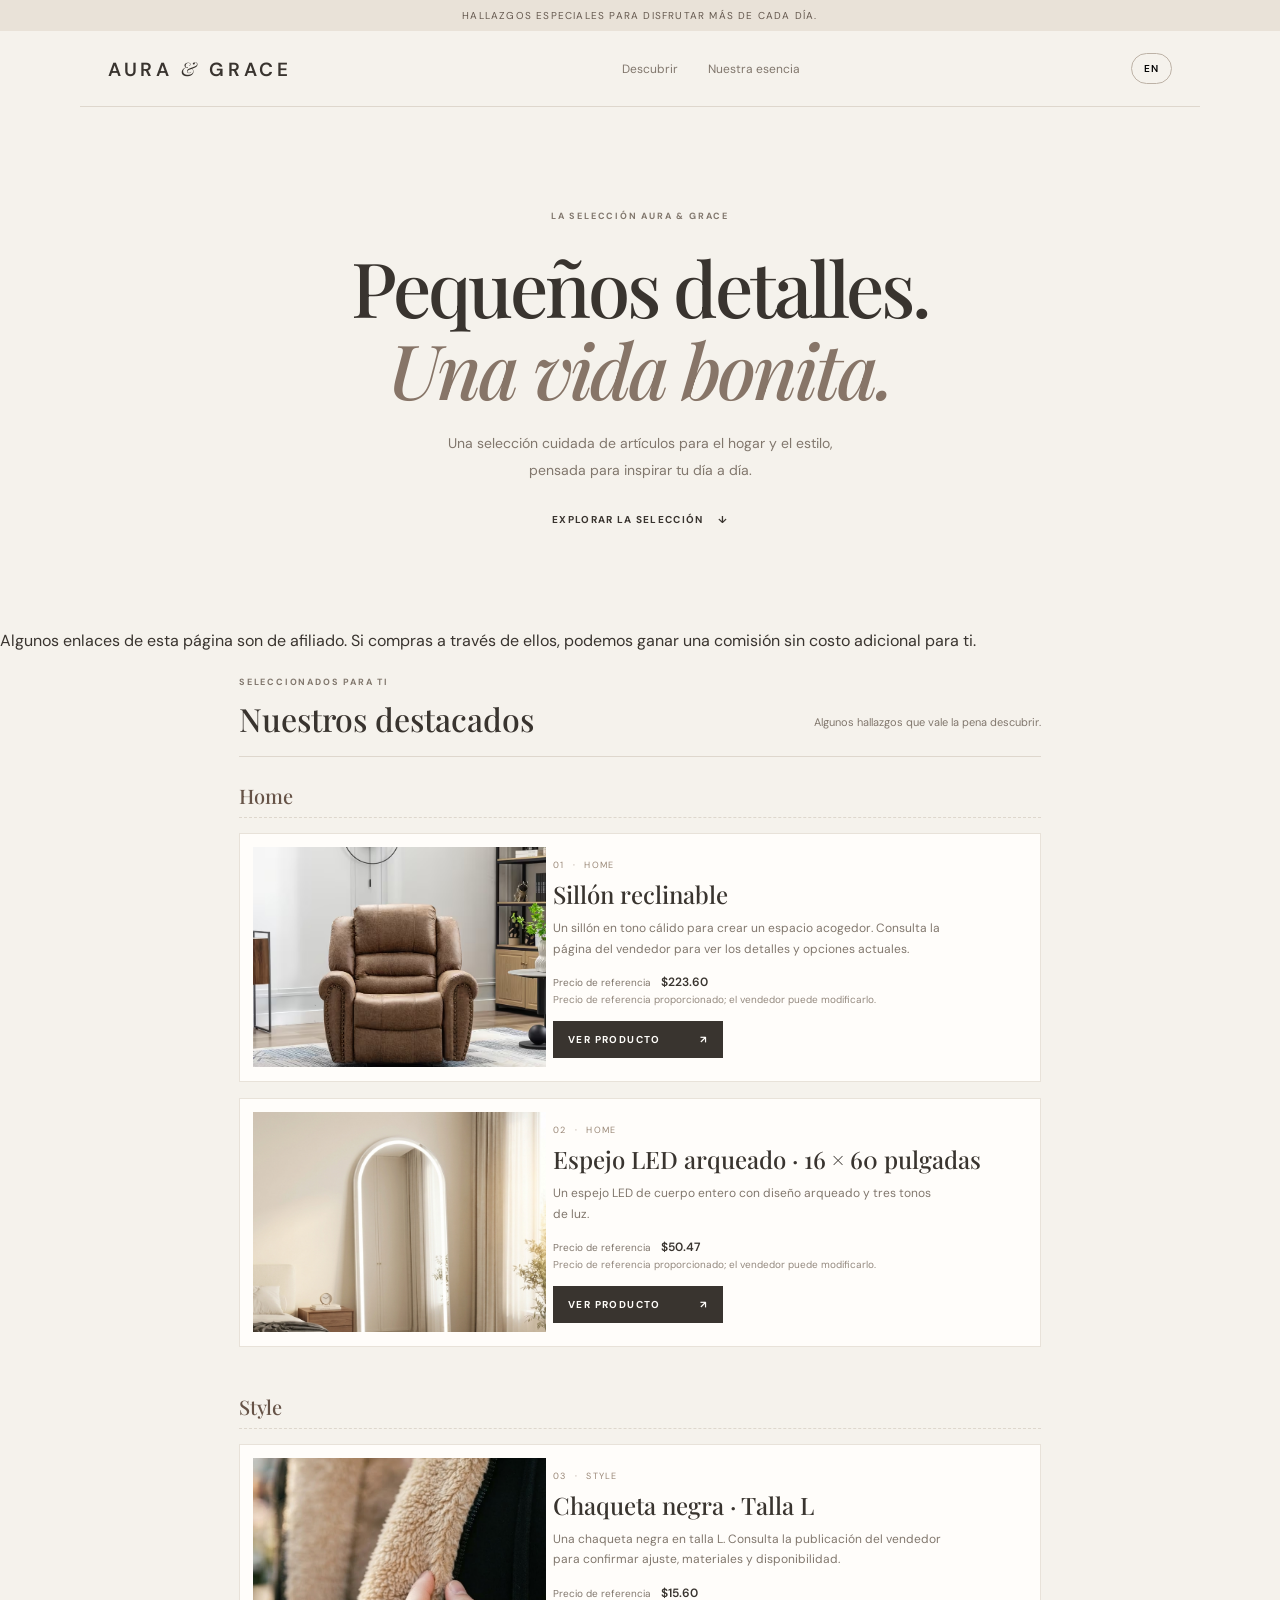
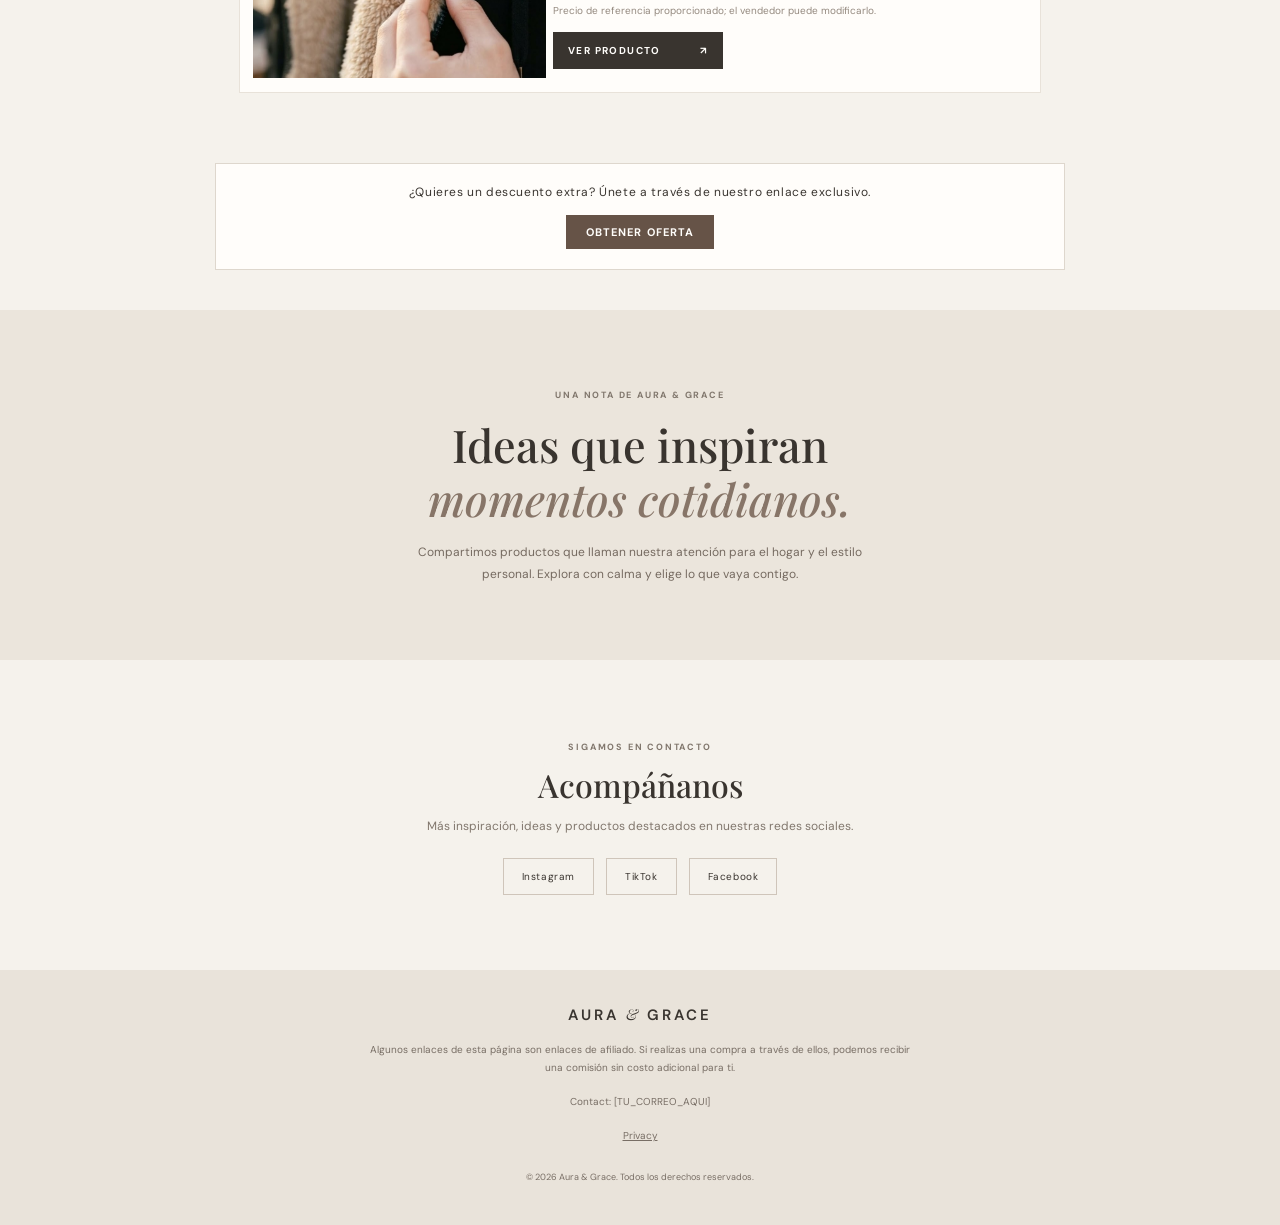
==== commit 28dc8ea5: "Apply affiliate disclosures, Temu placement, trust and SEO updates" ====
--- a/index.html
+++ b/index.html
@@ -5,6 +5,12 @@
   <meta name="viewport" content="width=device-width, initial-scale=1">
   <meta name="theme-color" content="#f4f0e9">
   <meta name="description" content="Aura & Grace — thoughtful finds for home, style and everyday living.">
+  <meta property="og:title" content="Aura & Grace | Curated finds for everyday living">
+  <meta property="og:description" content="A considered collection of home and style finds chosen to inspire your everyday.">
+  <meta property="og:type" content="website">
+  <meta name="twitter:card" content="summary">
+  <meta name="twitter:title" content="Aura & Grace | Curated finds for everyday living">
+  <meta name="twitter:description" content="A considered collection of home and style finds chosen to inspire your everyday.">
   <title>Aura & Grace | Curated finds for everyday living</title>
   <link rel="preconnect" href="https://fonts.googleapis.com">
   <link rel="preconnect" href="https://fonts.gstatic.com" crossorigin>
@@ -18,7 +24,6 @@
     <a class="wordmark" href="#top" aria-label="Aura and Grace home">AURA <span>&</span> GRACE</a>
     <nav class="header-nav" aria-label="Main navigation">
       <a href="#discover" data-i18n="navDiscover">Discover</a>
-      <a href="#apps" data-i18n="navApps">Apps & Tools</a> <!-- NUEVO -->
       <a href="#about" data-i18n="navAbout">Our story</a>
     </nav>
     <button class="language-toggle" id="languageToggle" type="button" aria-label="Change language">ES</button>
@@ -32,11 +37,9 @@
       <a class="text-link" href="#discover"><span data-i18n="explore">Explore the selection</span><span aria-hidden="true">↓</span></a>
     </section>
 
-    <!-- NUEVO: Banner de referido -->
-    <section class="referral-banner">
-      <p data-i18n="referralText">¿Quieres un descuento extra? Únete a través de nuestro enlace exclusivo.</p>
-      <!-- Reemplaza TU_ENLACE_AQUI con tu link real de Temu/Shein -->
-      <a href="https://temu.to/k/p01t79s7h1r" target="_blank" rel="sponsored nofollow noopener" class="referral-btn" data-i18n="referralButton">Obtener oferta</a>
+
+    <section class="affiliate-intro" aria-label="Affiliate disclosure">
+      <p data-i18n="affiliateIntro">Algunos enlaces de esta página son de afiliado. Si compras a través de ellos, podemos ganar una comisión sin costo adicional para ti.</p>
     </section>
 
     <section class="catalog section-wrap" id="discover">
@@ -49,27 +52,20 @@
       </div>
       <!-- Aquí se inyectarán los productos agrupados por categoría -->
       <div class="product-list" id="productList" aria-live="polite">
-        <p class="loading">Loading the collection…</p>
+        <p class="loading" data-i18n="errorCatalog">Nuestra selección no está disponible en este momento. Vuelve pronto.</p>
       </div>
     </section>
 
-    <!-- NUEVO: Sección de Apps y Herramientas -->
-    <section class="apps section-wrap" id="apps">
-      <div class="section-heading">
-        <div>
-          <p class="eyebrow" data-i18n="appsEyebrow">DIGITAL FINDS</p>
-          <h2 data-i18n="appsTitle">Apps & AI Tools</h2>
-        </div>
-        <p data-i18n="appsNote">Digital tools we recommend.</p>
-      </div>
-      <div class="product-list" id="appList" aria-live="polite">
-        <p class="loading">Loading tools…</p>
-      </div>
+
+    <!-- NUEVO: Banner de referido -->
+    <section class="referral-banner">
+      <p data-i18n="referralText">¿Nuevo en Temu? Únete a través de nuestro enlace.</p>
+      <!-- Reemplaza TU_ENLACE_AQUI con tu link real de Temu/Shein -->
+      <a href="https://temu.to/k/p01t79s7h1r" target="_blank" rel="sponsored noopener noreferrer" class="referral-btn" data-i18n="referralButton">Unirme a Temu</a>
     </section>
-
     <section class="brand-note" id="about">
-      <p class="eyebrow" data-i18n="aboutEyebrow">A NOTE FROM AURA & GRACE</p>
-      <h2 data-i18n="aboutTitle">Inspired choices for<br><em>everyday moments.</em></h2>
+      <p class="eyebrow" data-i18n="aboutEyebrow">HOW WE CHOOSE</p>
+      <h2 data-i18n="aboutTitle">How we choose</h2>
       <p data-i18n="aboutCopy">We share finds that catch our eye across home and personal style. Explore at your own pace and choose what feels right for you.</p>
     </section>
 
@@ -88,6 +84,8 @@
   <footer class="site-footer">
     <a class="footer-brand" href="#top">AURA <span>&</span> GRACE</a>
     <p data-i18n="affiliate">Some links on this page are affiliate links. If you make a purchase through them, we may earn a commission at no additional cost to you.</p>
+    <p class="footer-contact"><span data-i18n="contactLabel">Contact</span>: [TU_CORREO_AQUI]</p>
+    <p class="footer-links"><a href="privacy.html" data-i18n="privacyLink">Privacy</a></p>
     <p class="copyright">© <span id="year"></span> Aura & Grace. <span data-i18n="rights">All rights reserved.</span></p>
   </footer>
 </body>
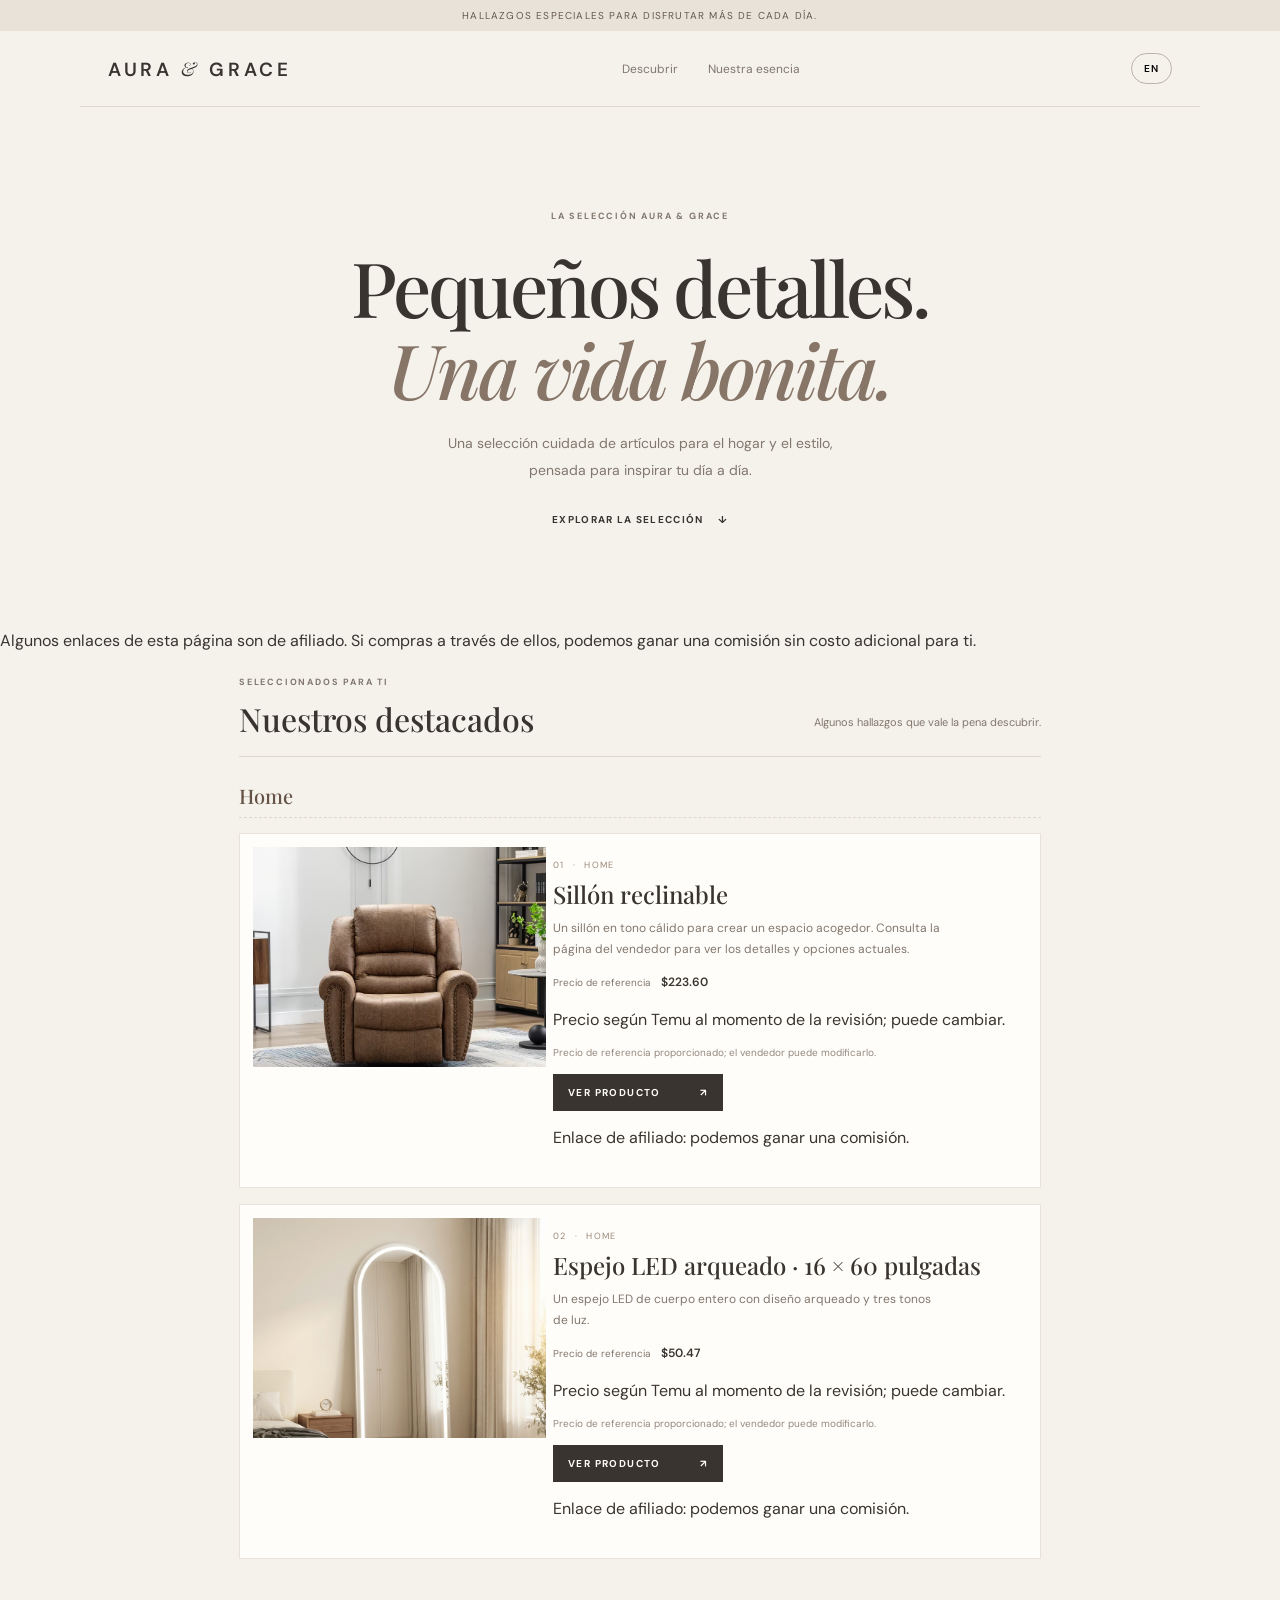
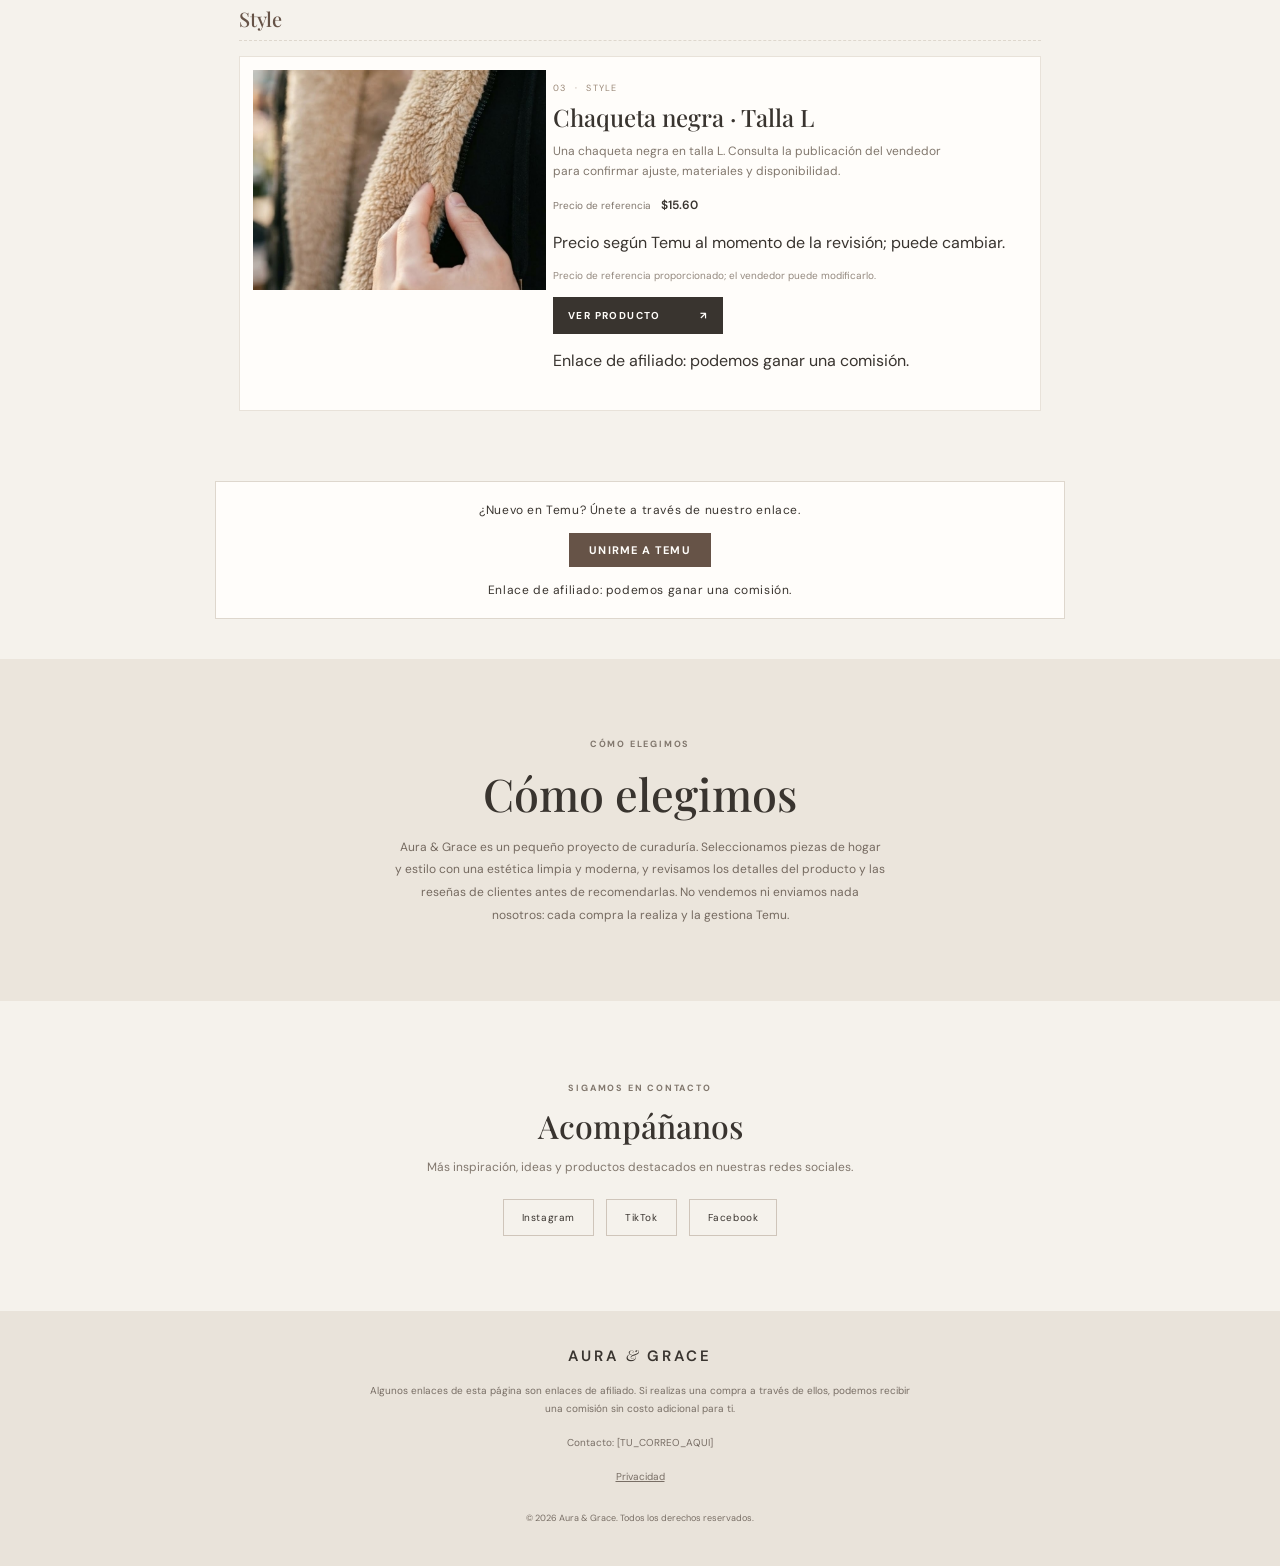
==== commit 48c2614b: "Add disclosure beside Temu referral link" ====
--- a/index.html
+++ b/index.html
@@ -62,6 +62,7 @@
       <p data-i18n="referralText">¿Nuevo en Temu? Únete a través de nuestro enlace.</p>
       <!-- Reemplaza TU_ENLACE_AQUI con tu link real de Temu/Shein -->
       <a href="https://temu.to/k/p01t79s7h1r" target="_blank" rel="sponsored noopener noreferrer" class="referral-btn" data-i18n="referralButton">Unirme a Temu</a>
+      <p class="product-affiliate-note" data-i18n="productAffiliate">Enlace de afiliado: podemos ganar una comisión.</p>
     </section>
     <section class="brand-note" id="about">
       <p class="eyebrow" data-i18n="aboutEyebrow">HOW WE CHOOSE</p>
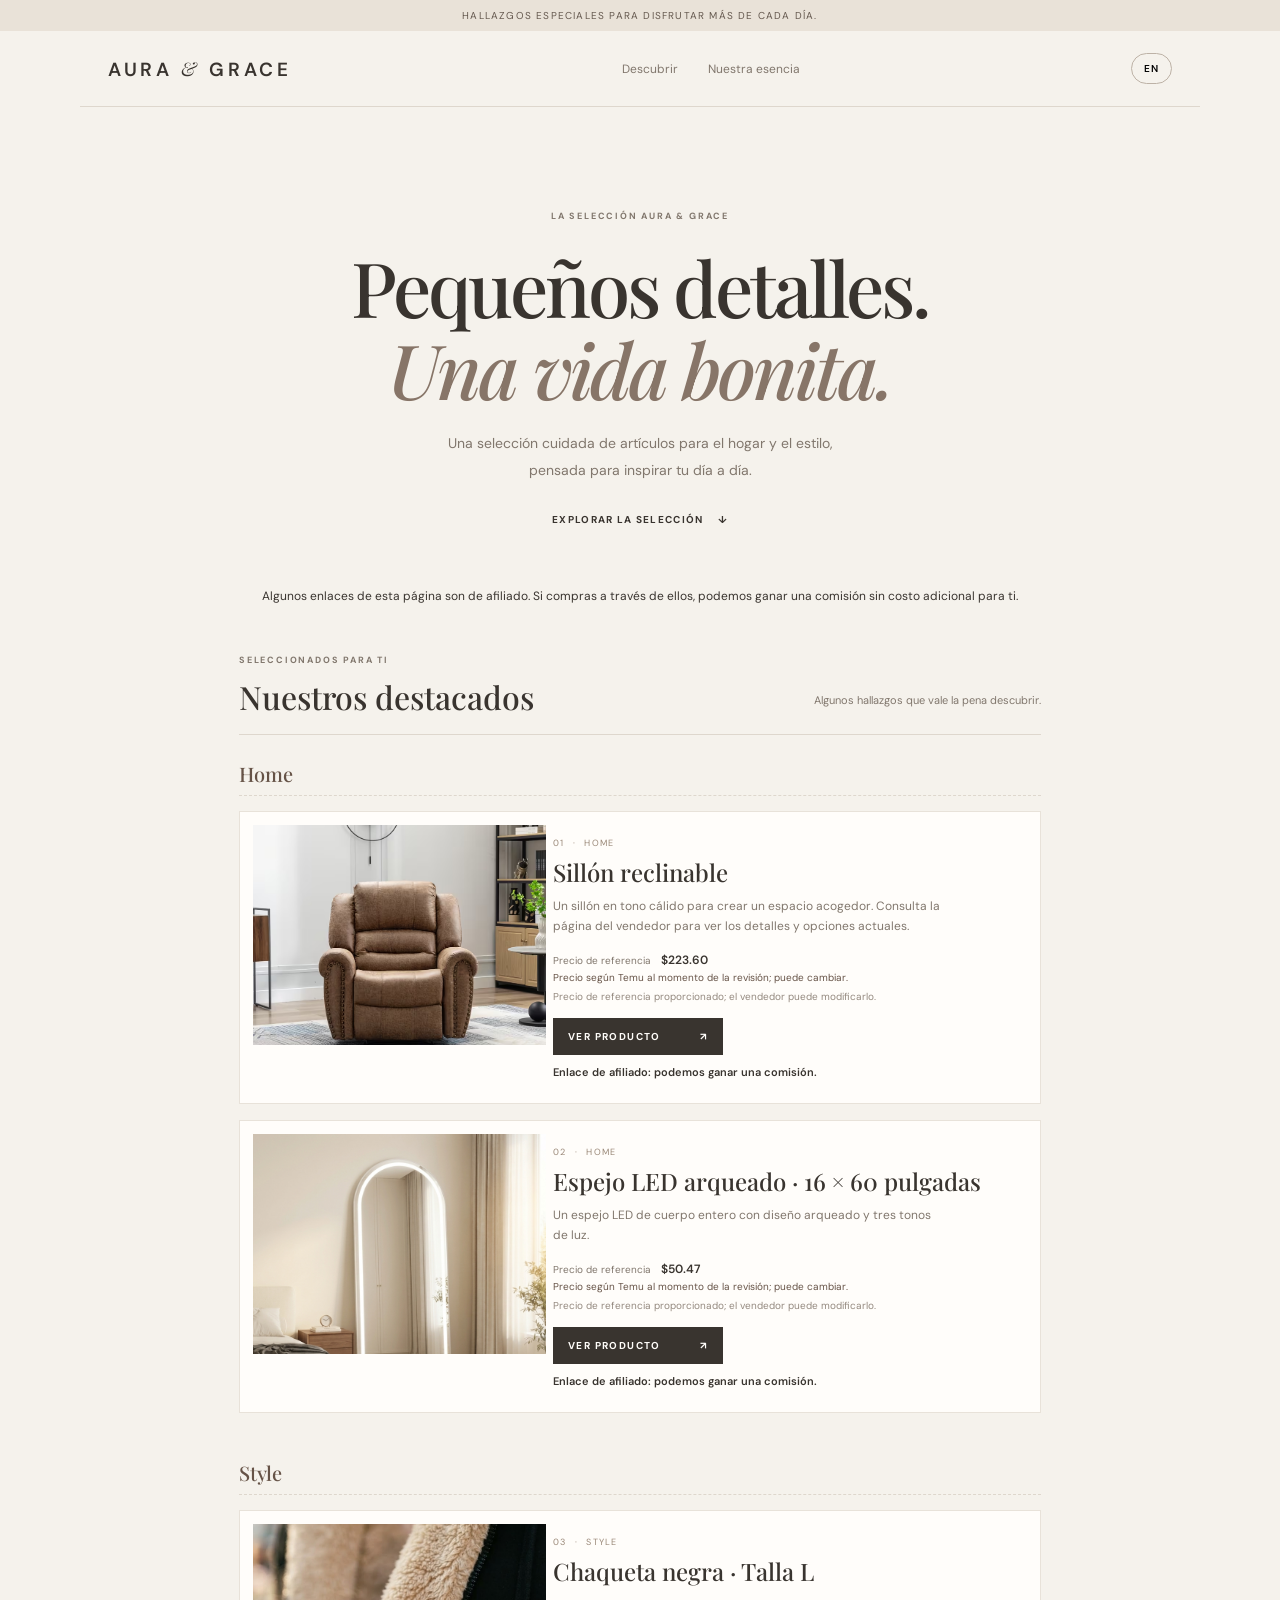
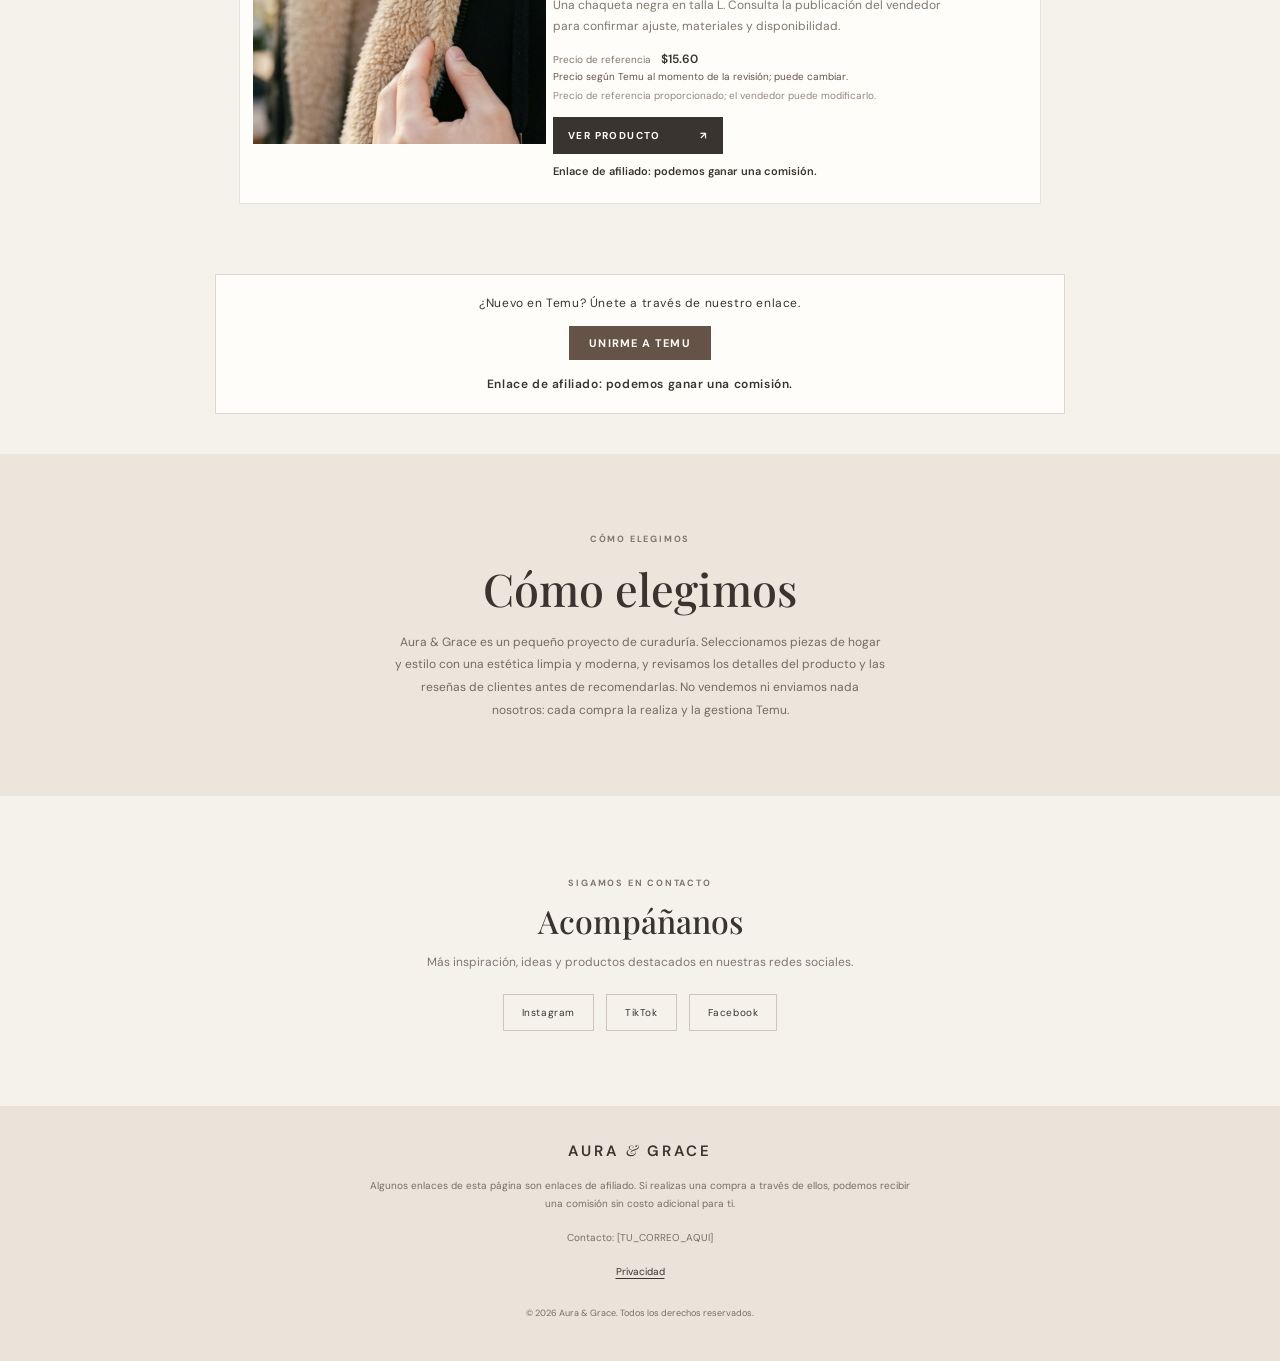
==== commit faec25fc: "Set Spanish static fallback for the How we choose section" ====
--- a/index.html
+++ b/index.html
@@ -66,8 +66,8 @@
     </section>
     <section class="brand-note" id="about">
       <p class="eyebrow" data-i18n="aboutEyebrow">HOW WE CHOOSE</p>
-      <h2 data-i18n="aboutTitle">How we choose</h2>
-      <p data-i18n="aboutCopy">We share finds that catch our eye across home and personal style. Explore at your own pace and choose what feels right for you.</p>
+      <h2 data-i18n="aboutTitle">Cómo elegimos</h2>
+      <p data-i18n="aboutCopy">Aura &amp; Grace es un pequeño proyecto de curaduría. Seleccionamos piezas de hogar y estilo con una estética limpia y moderna, y revisamos los detalles del producto y las reseñas de clientes antes de recomendarlas. No vendemos ni enviamos nada nosotros: cada compra la realiza y la gestiona Temu.</p>
     </section>
 
     <section class="social section-wrap">
--- a/styles.css
+++ b/styles.css
@@ -126,3 +126,18 @@
   html { scroll-behavior: auto; }
   *, *::before, *::after { transition: none !important; }
 }
+
+
+/* Clear affiliate and price disclosures */
+.affiliate-intro { max-width: 850px; margin: -28px auto 38px; padding: 0 24px; text-align: center; }
+.affiliate-intro p { margin: 0; color: var(--ink); font-size: 12px; line-height: 1.7; }
+.product-affiliate-note { margin: 9px 0 0; color: var(--ink); font-size: 11px; line-height: 1.5; font-weight: 600; }
+.price-change-note { margin: -1px 0 5px; color: var(--accent); font-size: 10px; line-height: 1.5; }
+.footer-contact { overflow-wrap: anywhere; }
+.footer-links a { color: var(--ink); text-underline-offset: 3px; }
+@media (max-width: 600px) {
+  .affiliate-intro { margin: -16px 0 28px; padding: 0 20px; }
+  .affiliate-intro p { font-size: 11px; }
+  .product-affiliate-note { font-size: 10px; }
+  .price-change-note { font-size: 9px; }
+}
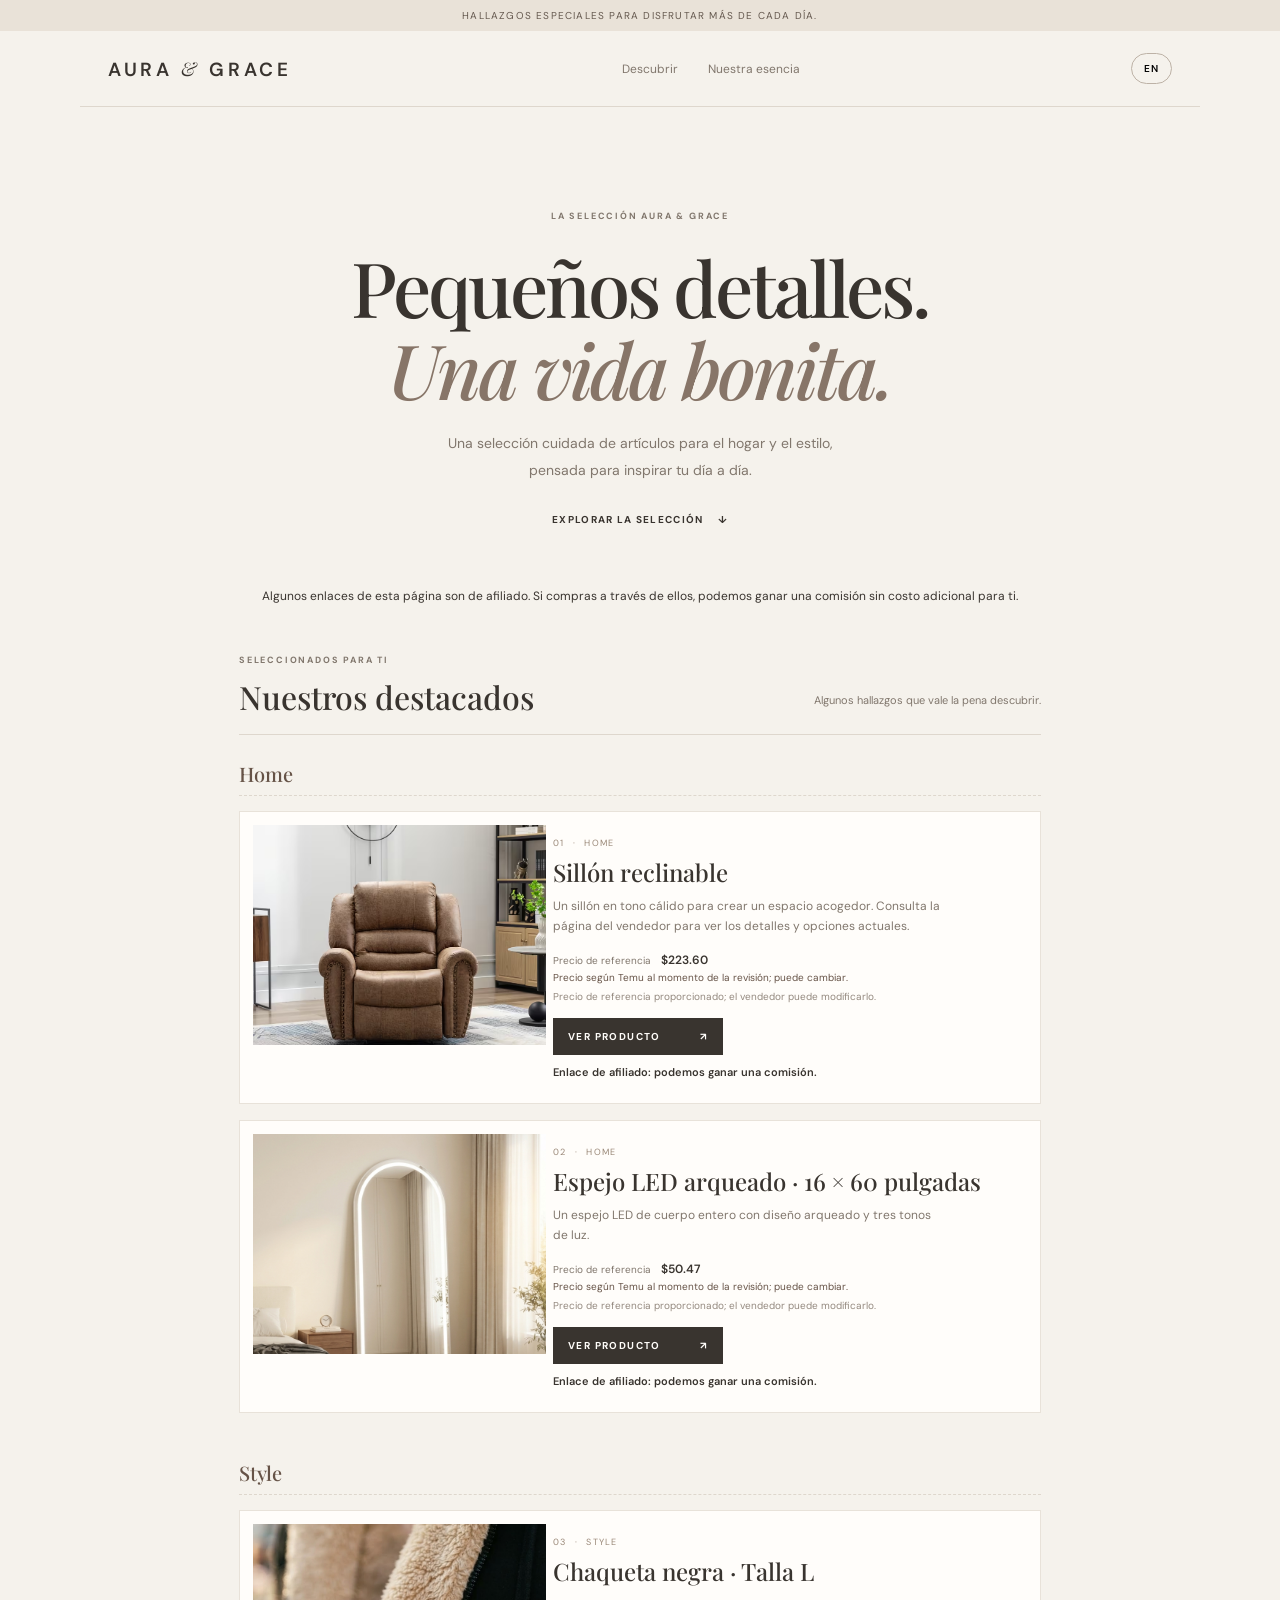
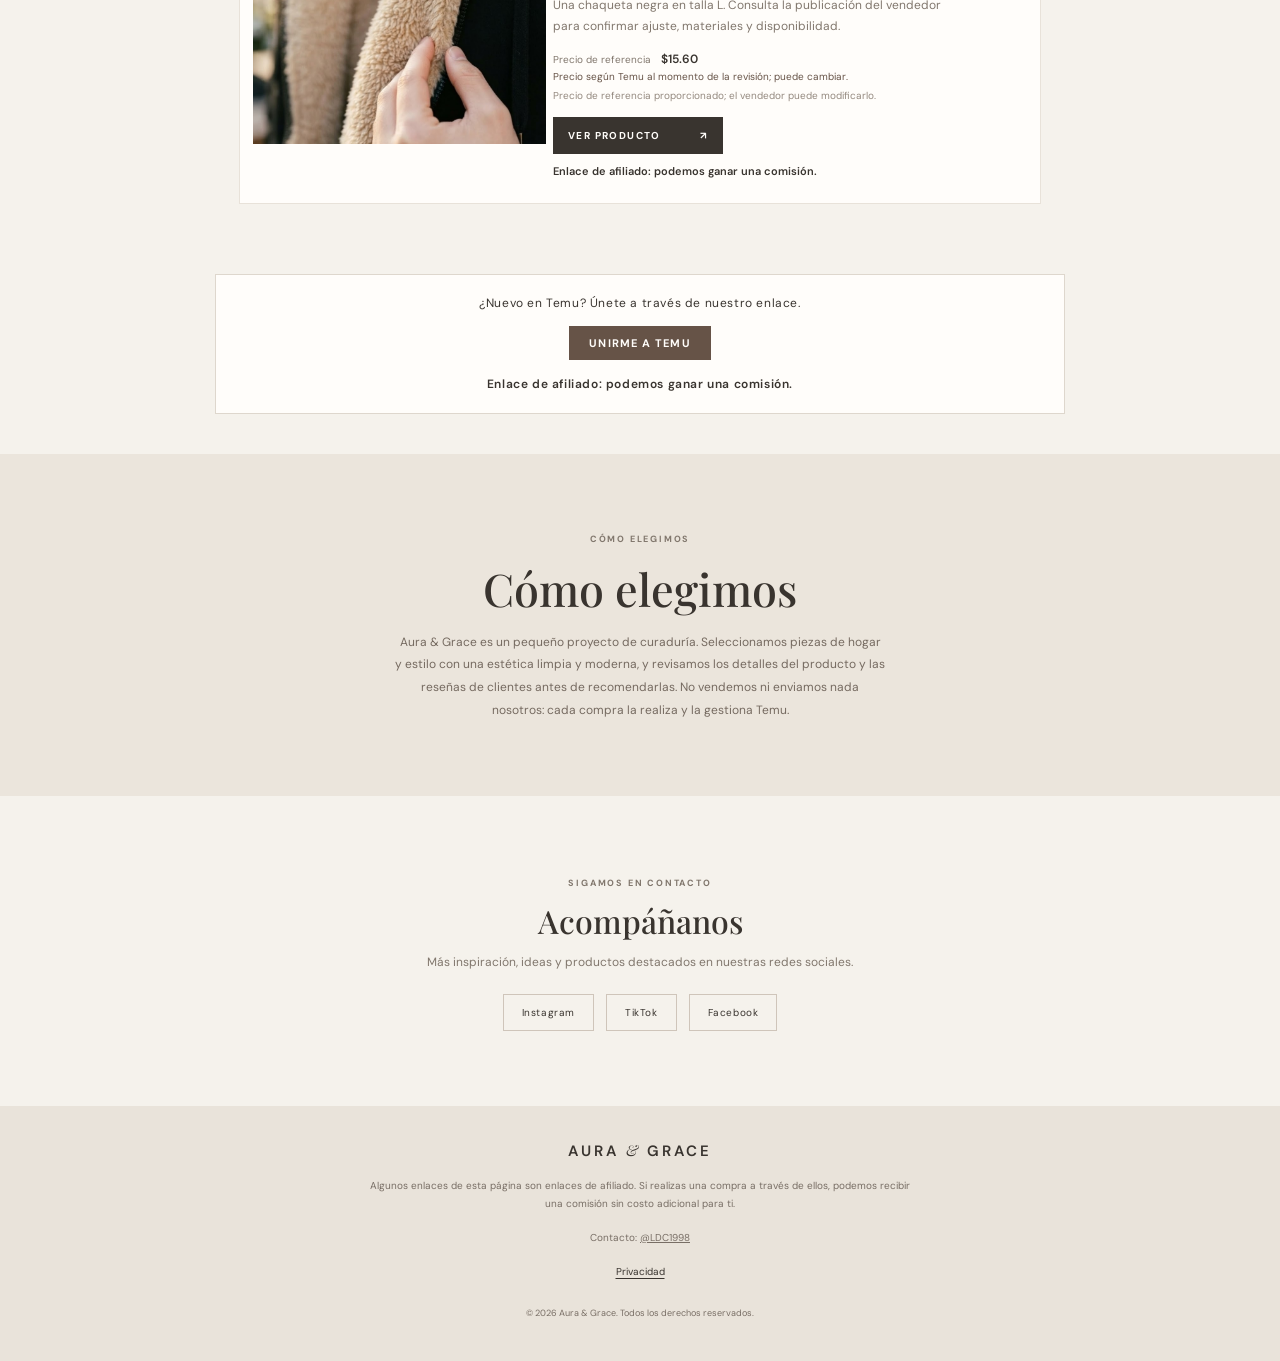
==== commit d3f7b58c: "Replace footer email placeholder with Telegram contact" ====
--- a/index.html
+++ b/index.html
@@ -85,7 +85,7 @@
   <footer class="site-footer">
     <a class="footer-brand" href="#top">AURA <span>&</span> GRACE</a>
     <p data-i18n="affiliate">Some links on this page are affiliate links. If you make a purchase through them, we may earn a commission at no additional cost to you.</p>
-    <p class="footer-contact"><span data-i18n="contactLabel">Contact</span>: [TU_CORREO_AQUI]</p>
+    <p class="footer-contact"><span data-i18n="contactLabel">Contact us on Telegram</span>: <a href="https://t.me/LDC1998" target="_blank" rel="noopener noreferrer">@LDC1998</a></p>
     <p class="footer-links"><a href="privacy.html" data-i18n="privacyLink">Privacy</a></p>
     <p class="copyright">© <span id="year"></span> Aura & Grace. <span data-i18n="rights">All rights reserved.</span></p>
   </footer>
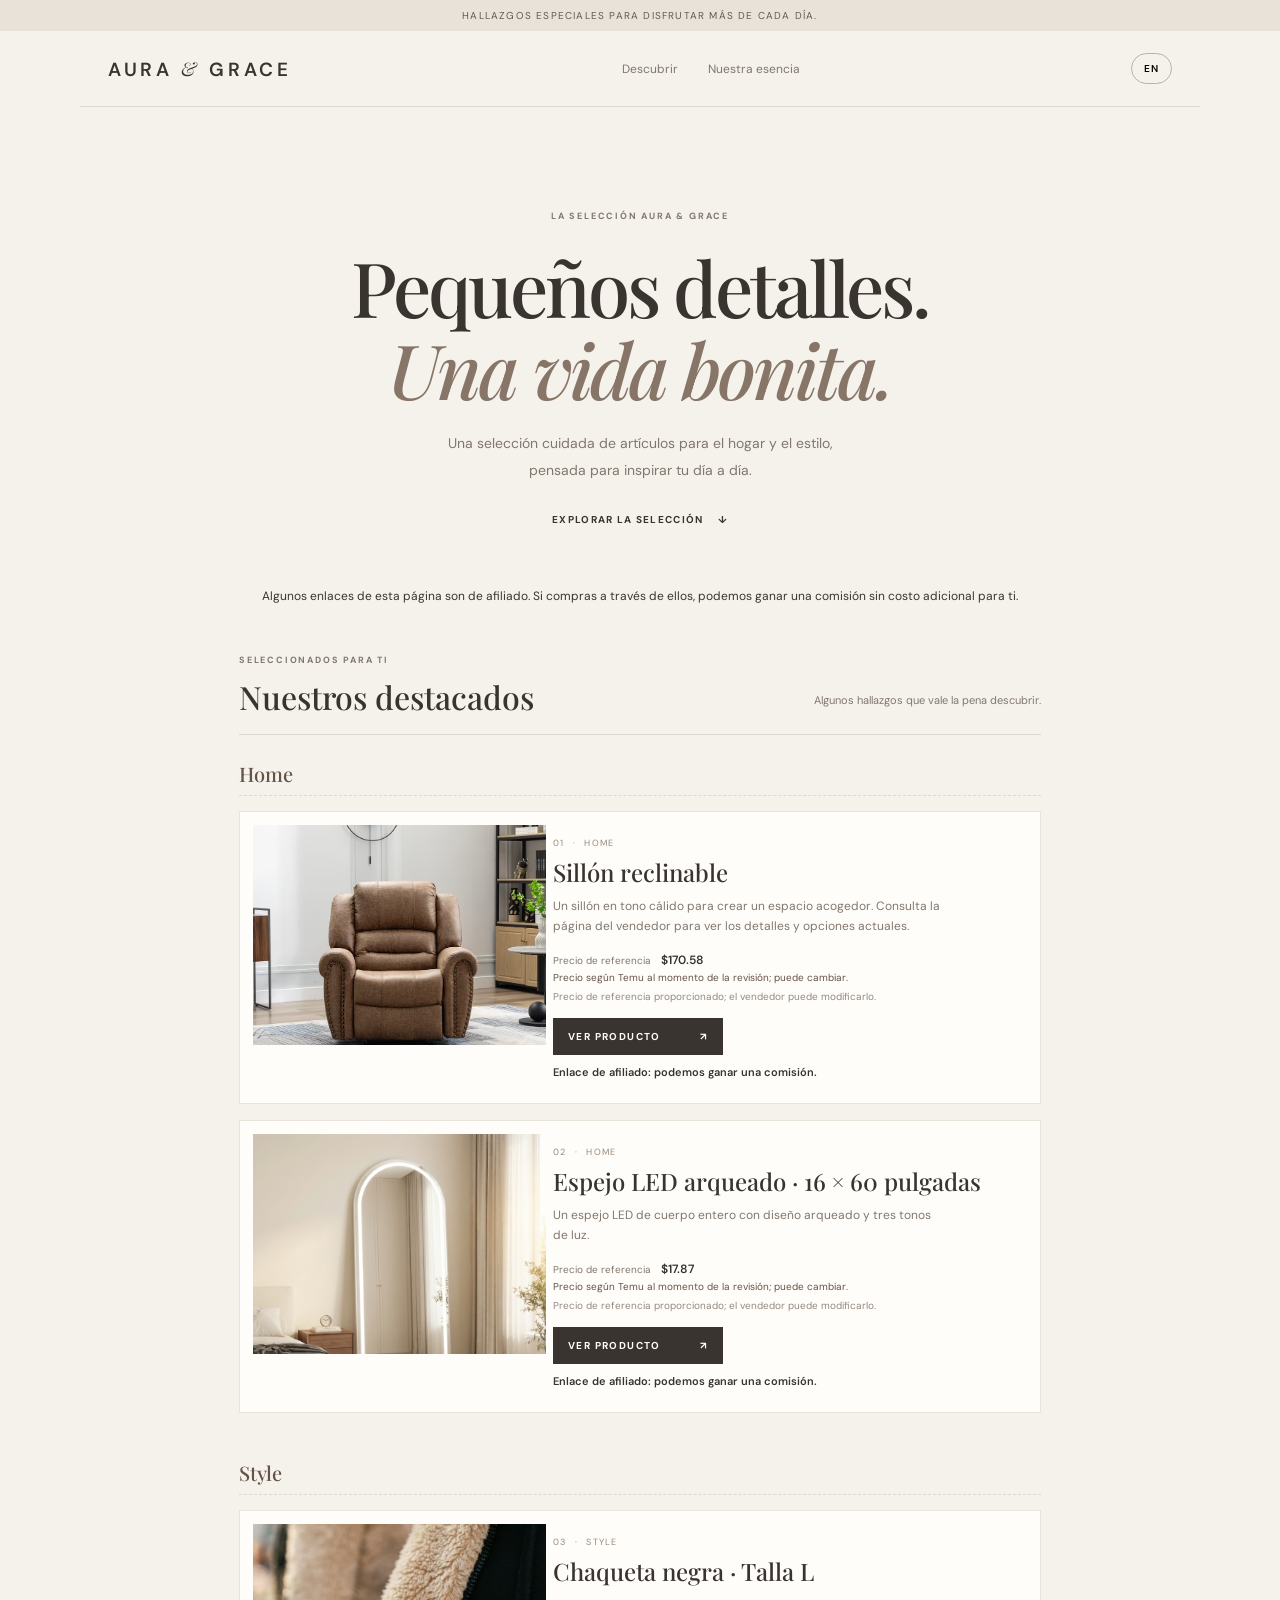
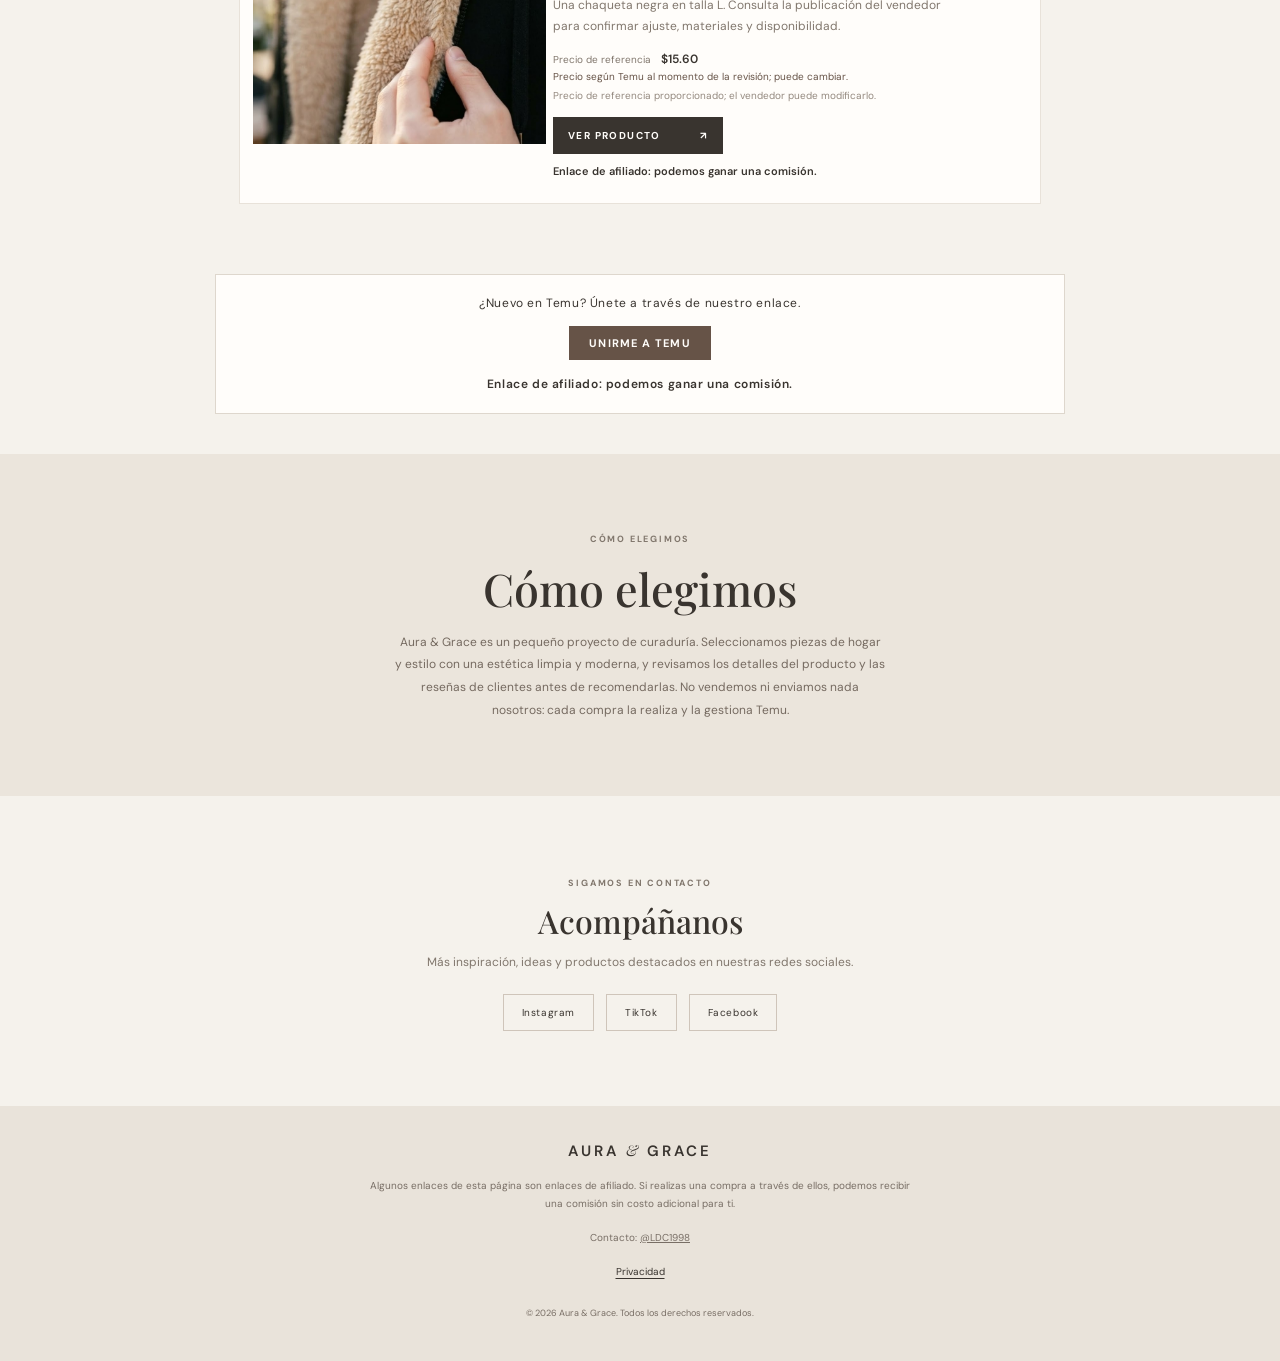
==== commit df5a41bb: "Update Temu referral link" ====
--- a/index.html
+++ b/index.html
@@ -61,7 +61,7 @@
     <section class="referral-banner">
       <p data-i18n="referralText">¿Nuevo en Temu? Únete a través de nuestro enlace.</p>
       <!-- Reemplaza TU_ENLACE_AQUI con tu link real de Temu/Shein -->
-      <a href="https://temu.to/k/p01t79s7h1r" target="_blank" rel="sponsored noopener noreferrer" class="referral-btn" data-i18n="referralButton">Unirme a Temu</a>
+      <a href="https://temu.to/k/pq058v1hjn4" target="_blank" rel="sponsored noopener noreferrer" class="referral-btn" data-i18n="referralButton">Unirme a Temu</a>
       <p class="product-affiliate-note" data-i18n="productAffiliate">Enlace de afiliado: podemos ganar una comisión.</p>
     </section>
     <section class="brand-note" id="about">
